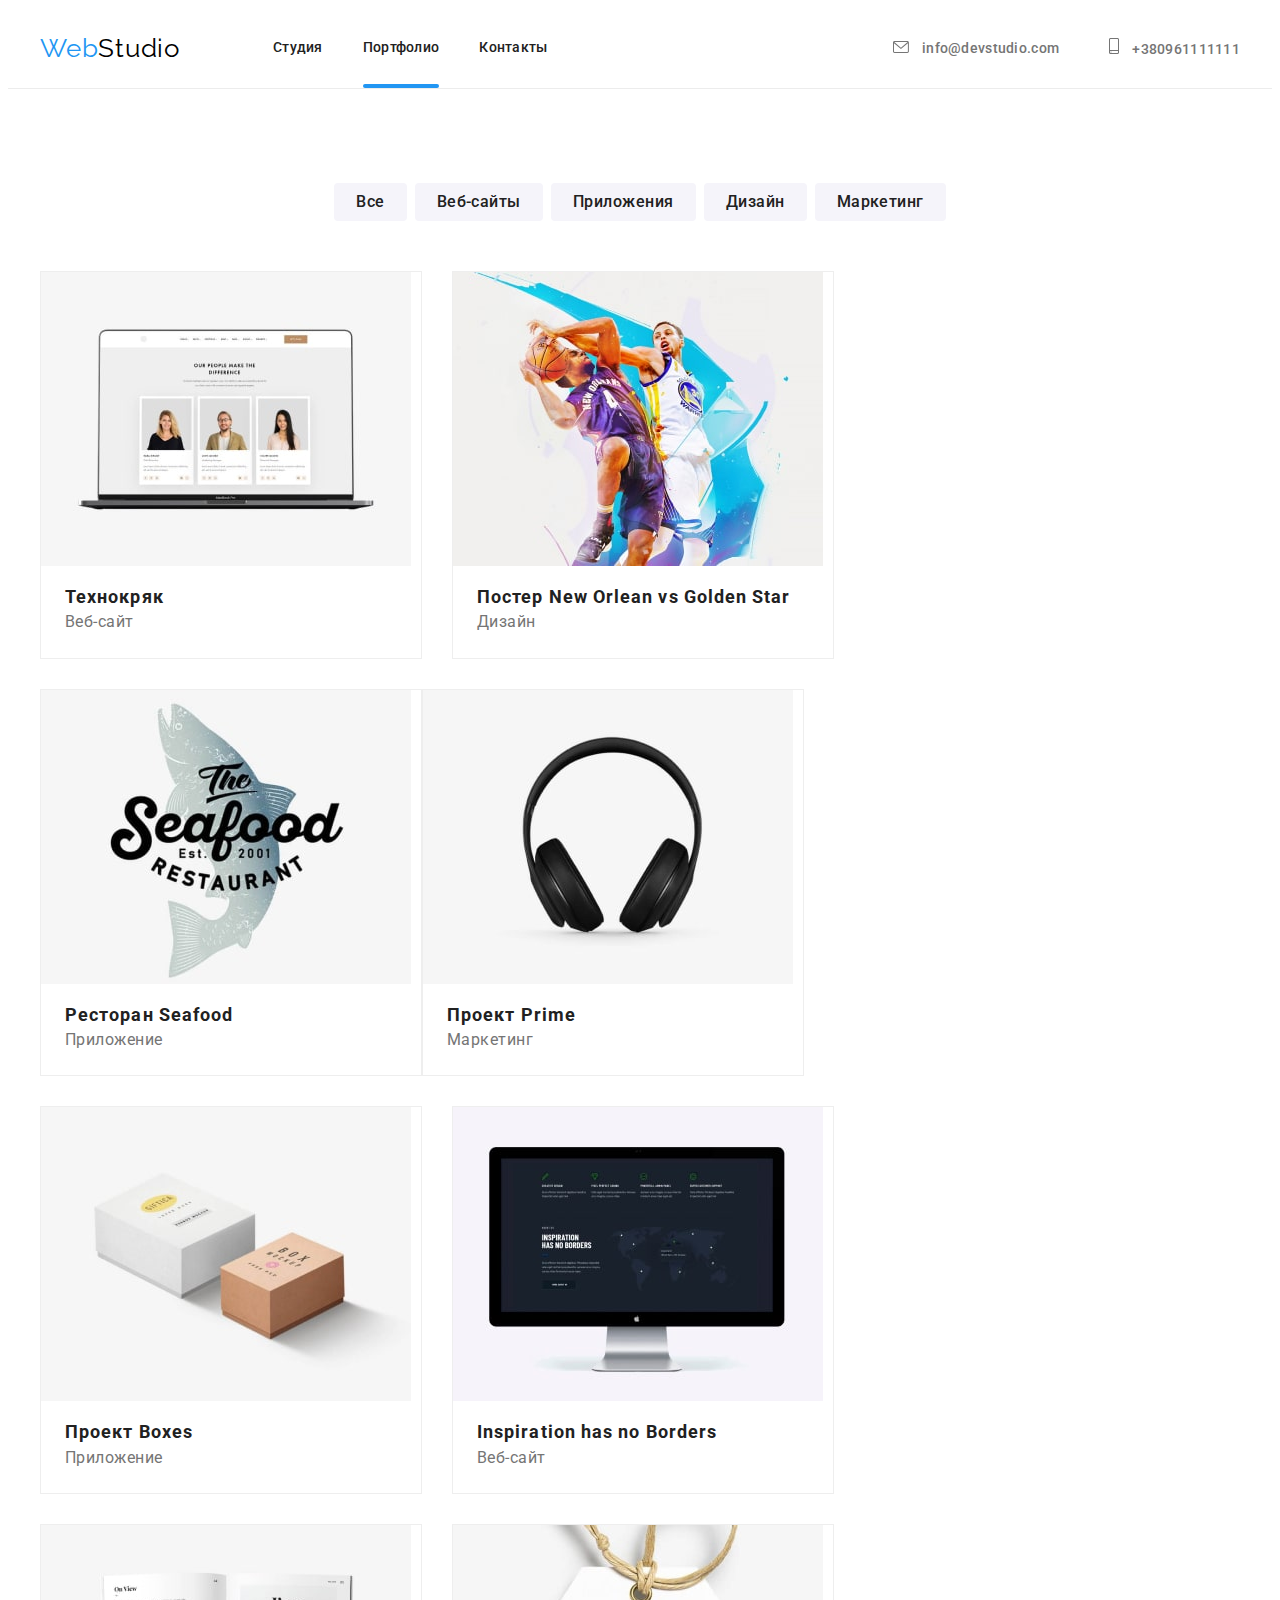
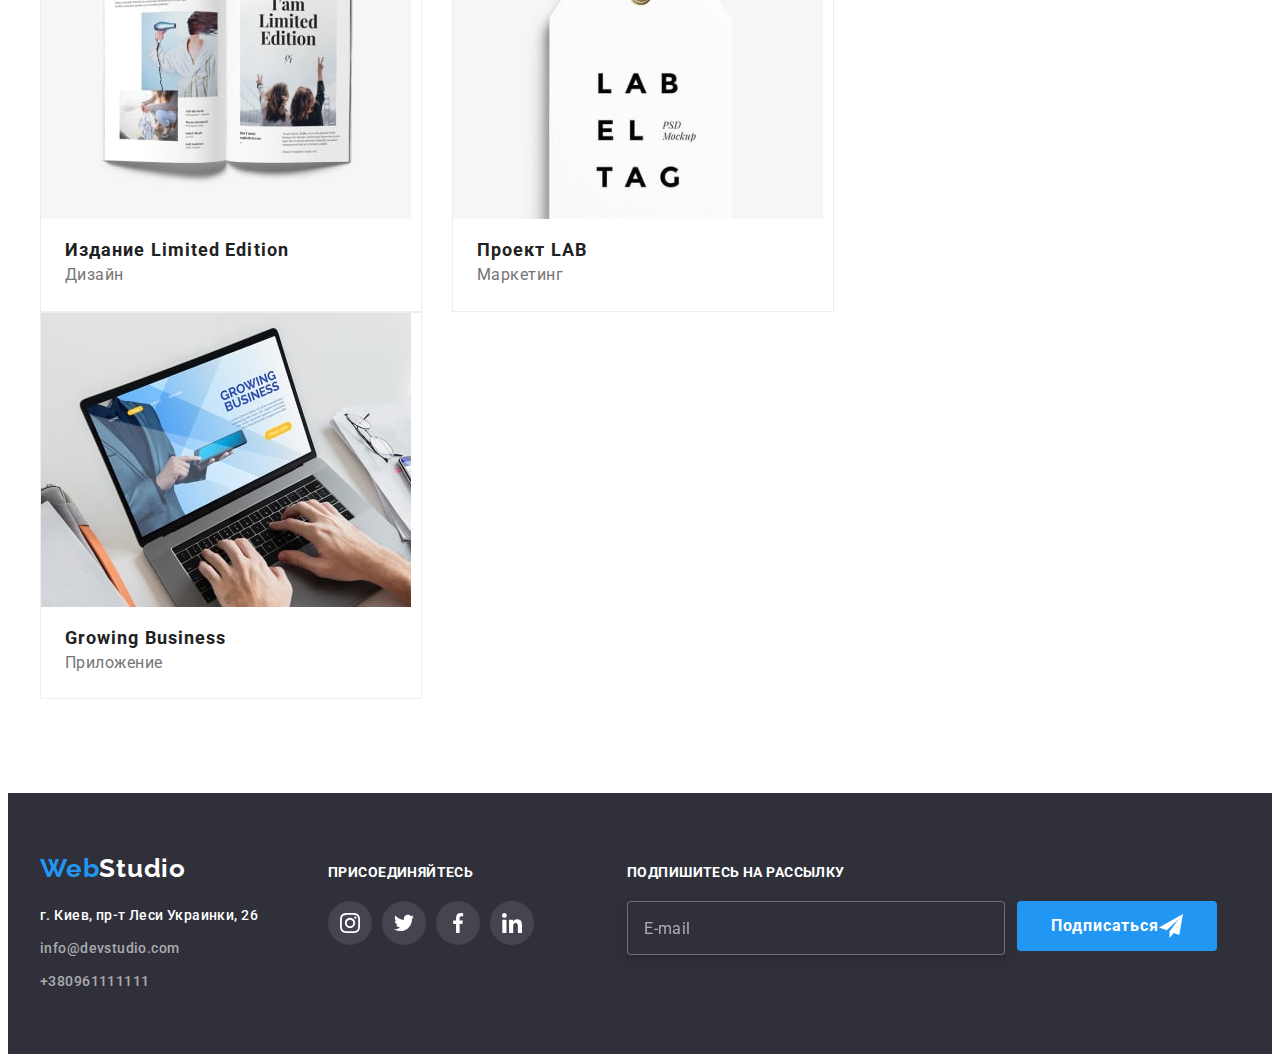
==== portfolio.html @ bba92c40 "add hm-08" ====
<!DOCTYPE html>
<html lang="ru">
  <head>
    <meta charset="UTF-8" />
    <meta http-equiv="X-UA-Compatible" content="IE=edge" />
    <meta name="viewport" content="width=device-width, initial-scale=1.0" />
    <title>Портфолио</title>
    <link
      rel="stylesheet"
      href="https://cdnjs.cloudflare.com/ajax/libs/modern-normalize/1.1.0/modern-normalize.min.css"
      integrity="sha512-wpPYUAdjBVSE4KJnH1VR1HeZfpl1ub8YT/NKx4PuQ5NmX2tKuGu6U/JRp5y+Y8XG2tV+wKQpNHVUX03MfMFn9Q=="
      crossorigin="anonymous"
      referrerpolicy="no-referrer"
    />
    <link rel="preconnect" href="https://fonts.googleapis.com" />
    <link rel="preconnect" href="https://fonts.gstatic.com" crossorigin />
    <link
      href="https://fonts.googleapis.com/css2?family=Oleo+Script&family=Raleway:wght@700&family=Roboto:wght@400;500;700;900&display=swap"
      rel="stylesheet"
    />
<link
    rel="stylesheet"
    href="https://cdnjs.cloudflare.com/ajax/libs/animate.css/4.1.1/animate.min.css"
  />

      <link rel="stylesheet" href="./css/main.min.css">
  </head>
  <body>
    <!--Header-->
    <header class="header header-portfolio">
      <div class="line-header">
      <div class="container main-nav">

        <a href="" class="logo--black link animate__animated animate__heartBeat">
            <span class="logo">Web</span>Studio</a>

        <nav class="nav">
          <ul class="nav__list list">
            <li class="nav__item">
              <a href="./index.html" class="nav__link link">Студия</a>
            </li>
            <li class="nav__item">
              <a href="./portfolio.html" class="nav__link current link">Портфолио</a>
            </li>
            <li class="nav__item">
              <a href="" class="nav__link link">Контакты</a>
            </li>
          </ul>
        </nav>
        <ul class="contacts list">
          <li class="contacts__item">
            <a href="mailto:info@devstudio.com" class="contacts__link link"
              >
                      <svg class="contacts__icon" width="16" height="12">
                        <use href="./images/icons.svg#icon-envelope"></use>
                      </svg>
              info@devstudio.com</a
            >
          </li>
          <li class="contacts__item">
            <a href="tel:+380961111111" class="contacts__link link"
              > 
              <svg class="contacts__icon" width="10" height="16">
                        <use href="./images/icons.svg#icon-smartphone"></use>
                      </svg>
              +380961111111</a
            >
          </li>
        </ul
        </div> 
        </div>
    </header>

    <!----Projects---->

    <main>
      <section class="portfolio">
        <div class="container">
        <h1 class="visually-hidden"">Наши проекты</h1>
        <ul class='projects-nav list'>
          <li class="projects-nav__item"><button type="button" class="projects-nav__button button">Все</button></li>
          <li class="projects-nav__item"><button type="button" class="projects-nav__button button">Веб-сайты</button></li>
          <li class="projects-nav__item"><button type="button" class="projects-nav__button button">Приложения</button></li>
          <li class="projects-nav__item"><button type="button" class="projects-nav__button button">Дизайн</button></li>
          <li class="projects-nav__item"><button type="button" class="projects-nav__button button">Маркетинг</button></li>
        </ul>
      
        <ul class="projects-set list">
          <li class="projects-set__item">
            <a href="" class="link">
              <div class="projects-set__top-wrap">
              <img src="./images/project-1.jpeg" alt="Ноутбук" width="370" />
              <p class="projects-set__top-text">Ресурс предлагает комплексные предложения с разным уровнем функционала и сервисов. Все это позволит посетителю получить исчерпывающие сведения о компании или частном лице.</p>
            </div>
              <div class="projects-set__bottom-wrap">
              <h3 class="projects-set__bottom-wrap__title">Технокряк</h3>
              <p class="projects-set__bottom-wrap__type">Веб-сайт</p>
              </div>
            </a>
          </li>
          <li class="projects-set__item">
            <a href="" class="link">
              <div class="projects-set__top-wrap">
              <img src="./images/project-2.jpeg" alt="Постер баскетболистов" width="370" />
              <p class="projects-set__top-text">Ресурс предлагает комплексные предложения с разным уровнем функционала и сервисов. Все это позволит посетителю получить исчерпывающие сведения о компании или частном лице.</p>
            </div>
              <div class="projects-set__bottom-wrap">
              <h3 class="projects-set__bottom-wrap__title">Постер New Orlean vs Golden Star</h3>
              <p class="projects-set__bottom-wrap__type">Дизайн</p>
              </div>
            </a>
          </li>

          <li class="projects-set__item">
            <a href="" class="link">
              <div class="projects-set__top-wrap">
              <img src="./images/project-3.jpeg" alt="Название ресторана" width="370" />
              <p class="projects-set__top-text">Ресурс предлагает комплексные предложения с разным уровнем функционала и сервисов. Все это позволит посетителю получить исчерпывающие сведения о компании или частном лице.</p>
            </div>
              <div class="projects-set__bottom-wrap">
              <h3 class="projects-set__bottom-wrap__title">Ресторан Seafood</h3>
              <p class="projects-set__bottom-wrap__type">Приложение</p>
              </div>
            </a>
          </li>
          <li class="projects-set__item">
            <a href="" class="link">
              <div class="projects-set__top-wrap">
              <img src="./images/project-4.jpeg" alt="Наушники" width="370" />
              <p class="projects-set__top-text">Ресурс предлагает комплексные предложения с разным уровнем функционала и сервисов. Все это позволит посетителю получить исчерпывающие сведения о компании или частном лице.</p>
            </div>
              <div class="projects-set__bottom-wrap">
              <h3 class="projects-set__bottom-wrap__title">Проект Prime</h3>
              <p class="projects-set__bottom-wrap__type">Маркетинг</p>
              </div>
            </a>
          </li>
          <li class="projects-set__item">
            <a href="" class="link">
              <div class="projects-set__top-wrap">
              <img src="./images/project-5.jpeg" alt="Коробки" width="370" />
              <p class="projects-set__top-text">Ресурс предлагает комплексные предложения с разным уровнем функционала и сервисов. Все это позволит посетителю получить исчерпывающие сведения о компании или частном лице.</p>
            </div>
              <div class="projects-set__bottom-wrap">
              <h3 class="projects-set__bottom-wrap__title">Проект Boxes</h3>
              <p class="projects-set__bottom-wrap__type">Приложение</p>
              </div>
            </a>
          </li>
          <li class="projects-set__item">
            <a href="" class="link">
              <div class="projects-set__top-wrap">
              <img src="./images/project-6.jpeg" alt="Монитор" width="370" />
              <p class="projects-set__top-text">Ресурс предлагает комплексные предложения с разным уровнем функционала и сервисов. Все это позволит посетителю получить исчерпывающие сведения о компании или частном лице.</p>
            </div>
              <div class="projects-set__bottom-wrap test">
              <h3 class="projects-set__bottom-wrap__title">Inspiration has no Borders</h3>
              <p class="projects-set__bottom-wrap__type">Веб-сайт</p>
              </div>
            </a>
          </li>
          <li class="projects-set__item">
            <a href="" class="link">
              <div class="projects-set__top-wrap">
              <img src="./images/project-7.jpeg" alt="Книга" width="370" />
              <p class="projects-set__top-text">Ресурс предлагает комплексные предложения с разным уровнем функционала и сервисов. Все это позволит посетителю получить исчерпывающие сведения о компании или частном лице.</p>
            </div>
              <div class="projects-set__bottom-wrap">
              <h3 class="projects-set__bottom-wrap__title">Издание Limited Edition</h3>
              <p class="projects-set__bottom-wrap__type">Дизайн</p>
              </div>
            </a>
          </li>
          <li class="projects-set__item">
            <a href="" class="link">
              <div class="projects-set__top-wrap">
              <img src="./images/project-8.jpeg" alt="Стикер" width="370" />
              <p class="projects-set__top-text">Ресурс предлагает комплексные предложения с разным уровнем функционала и сервисов. Все это позволит посетителю получить исчерпывающие сведения о компании или частном лице.</p>
            </div>
              <div class="projects-set__bottom-wrap">
              <h3 class="projects-set__bottom-wrap__title">Проект LAB</h3>
              <p class="projects-set__bottom-wrap__type">Маркетинг</p>
              </div>
            </a>
          </li>
          <li class="projects-set__item">
            <a href="" class="link">
              <div class="projects-set__top-wrap">
              <img src="./images/project-9.jpeg" alt="Ноутбук" width="370" />
              <p class="projects-set__top-text">Ресурс предлагает комплексные предложения с разным уровнем функционала и сервисов. Все это позволит посетителю получить исчерпывающие сведения о компании или частном лице.</p>
            </div>
              <div class="projects-set__bottom-wrap">
              <h3 class="projects-set__bottom-wrap__title">Growing Business</h3>
              <p class="projects-set__bottom-wrap__type">Приложение</p>
              </div>
            </a>
          </li>
        </ul>
        </div>
      </section>
    </main>

    <!--Footer-->
    <footer class="footer">
      <div class="container">
        <div>

        <a href="" class="logo logo--white link">
          <span class="logo--blue">Web</span>Studio</a
        >
        <address class="address">
          <ul class="address__list list">
            <li class="address__item">
              <a
                href="https://goo.gl/maps/j3uw5iCqaWnNKHZF9"
                class="address__link address__link--white link"
                >г. Киев, пр-т Леси Украинки, 26</a
              >
            </li>
            <li class="address__item">
              <a href="mailto:info@devstudio.com" class="address__link link"
                >info@devstudio.com</a
              >
            </li>
            <li class="address__item">
              <a href="tel:+380961111111" class="address__link link"
                >+380961111111</a
              >
            </li>
          </ul>
        </address>
        </div>
        <div class="footer-socials">
          <p class="footer-socials__text">ПРИСОЕДИНЯЙТЕСЬ</p>
          <ul class="socials-list list">
            <li class="socials-list__item"><a href="" class="socials-list__link footer__socials-list__link link">
              <svg class="socials-list__icon footer__socials-list__icon" width="20" height="20">
                        <use href="./images/icons.svg#icon-instagram"></use>
                      </svg>
            </a></li>
            <li class="socials-list__item"><a href="" class="socials-list__link footer__socials-list__link link">
              <svg class="socials-list__icon footer__socials-list__icon" width="20" height="20">
                        <use href="./images/icons.svg#icon-twitter"></use>
                      </svg>
            </a></li>
            <li class="socials-list__item"><a href="" class="socials-list__link footer__socials-list__link link">
              <svg class="socials-list__icon footer__socials-list__icon" width="20" height="20">
                        <use href="./images/icons.svg#icon-facebook"></use>
                      </svg>
            </a></li>
            <li class="socials-list__item"><a href="" class="socials-list__link footer__socials-list__link link">
              <svg class="socials-list__icon footer__socials-list__icon" width="20" height="20">
                        <use href="./images/icons.svg#icon-linkedin"></use>
                      </svg>
            </a></li>
          </ul>
        </div>
        <div class="subscribe">
          <p class="subscribe__text">ПОДПИШИТЕСЬ НА РАССЫЛКУ</p>
    
          <form action="">
            <div class="subscribe-form">
            <label for="email"></label>
            <input class="subscribe-form__input" type="email" name="email" id="email" placeholder="E-mail">
            <div class="subscribe-form__btn-wraper">
            <button type="submit" class="subscribe-form__button">Подписаться<svg class="subscribe-form__button-icon" width="24" height="24">
                        <use href="./images/icons.svg#icon-send"></use>
                      </svg>
                      
            </button>
            </div>
            </div>
          </form>
        </div>
      </div>
    </footer>
    
  </body>
</html>
---- css/main.min.css ----
:root{--accent-color: #2196f3;--primary-color-text: #212121;--secondary-color-text: #757575}p,h1,h2,h3,h4,h5,h6{margin:0;padding-left:0}ul,ol{margin:0;padding:0}button{cursor:pointer}img{display:block}body{background-color:#fff;font-family:"Roboto","Oleo Script",sans-serif;list-style:none}.link{text-decoration:none}.list{list-style:none}.visually-hidden{position:absolute;white-space:nowrap;width:1px;height:1px;overflow:hidden;border:0;padding:0;clip:rect(0 0 0 0);-webkit-clip-path:inset(50%);clip-path:inset(50%);margin:-1px}.container{width:1200px;padding-left:15px;padding-right:15px;margin:0 auto}.section-title{margin-bottom:50px;color:var(--primary-color-text);font-size:36px;font-weight:700;line-height:1.16;letter-spacing:.03em;text-align:center}.socials-list{display:-webkit-box;display:-ms-flexbox;display:flex;-webkit-box-pack:center;-ms-flex-pack:center;justify-content:center}.socials-list__item{width:44px;height:44px;margin-right:10px}.socials-list__item:last-child{margin-right:0}.socials-list__link{width:100%;height:100%;background-color:#fff;border-radius:50%;display:-webkit-box;display:-ms-flexbox;display:flex;-webkit-box-align:center;-ms-flex-align:center;align-items:center;-webkit-box-pack:center;-ms-flex-pack:center;justify-content:center;color:#fff;-webkit-transition-property:color,background-color;transition-property:color,background-color;-webkit-transition-duration:250ms;transition-duration:250ms;-webkit-transition-timing-function:cubic-bezier(0.4, 0, 0.2, 1);transition-timing-function:cubic-bezier(0.4, 0, 0.2, 1)}.socials-list__link:hover,.socials-list__link:focus{background-color:var(--accent-color)}.socials-list__icon{fill:#afb1b8}.socials-list__link:hover .socials-list__icon,.socials-list__link:focus .socials-list__icon{fill:#fff}.portfolio{padding-top:94px;padding-bottom:94px}.backdrop{width:100%;height:100%;background-color:rgba(0,0,0,.2);position:fixed;top:0;-webkit-transition:opacity 250ms,visibility 250ms;transition:opacity 250ms,visibility 250ms}.is-hidden{visibility:hidden;opacity:0;pointer-events:none}.no-scroll{overflow:hidden}.modal{width:528px;min-height:581px;background:#fff;-webkit-box-shadow:0px 1px 3px rgba(0,0,0,.12),0px 1px 1px rgba(0,0,0,.14),0px 2px 1px rgba(0,0,0,.2);box-shadow:0px 1px 3px rgba(0,0,0,.12),0px 1px 1px rgba(0,0,0,.14),0px 2px 1px rgba(0,0,0,.2);border-radius:4px;position:absolute;top:50%;left:50%;-webkit-transform:translate(-50%, -50%) scale(1);transform:translate(-50%, -50%) scale(1);-webkit-transition:-webkit-transform 250ms;transition:-webkit-transform 250ms;transition:transform 250ms;transition:transform 250ms, -webkit-transform 250ms;padding:40px}.backdrop.is-hidden .modal{-webkit-transform:scale(0);transform:scale(0)}.modal__close-btn{position:absolute;top:8px;right:8px;padding:0;width:30px;height:30px;display:-webkit-box;display:-ms-flexbox;display:flex;-webkit-box-align:center;-ms-flex-align:center;align-items:center;cursor:pointer;background:rgba(0,0,0,0);border:1px solid rgba(0,0,0,.1);border-radius:50%;-webkit-box-pack:center;-ms-flex-pack:center;justify-content:center}.modal__close-btn__icon{-webkit-transition-property:fill;transition-property:fill;-webkit-transition-duration:250ms;transition-duration:250ms;-webkit-transition-timing-function:cubic-bezier(0.4, 0, 0.2, 1);transition-timing-function:cubic-bezier(0.4, 0, 0.2, 1)}.modal__close-btn__icon:hover{fill:var(--accent-color)}.modal-title{font-family:"Roboto";font-size:20px;font-weight:700;line-height:1.15;letter-spacing:.03em;text-align:center;margin-bottom:12px}.modal-field{margin-bottom:10px}.modal-field__input-wrap{position:relative}.modal-field__icon{position:absolute;left:12px;top:50%;-webkit-transform:translateY(-40%);transform:translateY(-40%)}.modal-field__input:focus+.modal-field__icon{fill:var(--accent-color)}.modal-field__input{width:100%;height:40px;border:1px solid rgba(33,33,33,.2);border-radius:4px;margin-top:4px;padding-left:30px;outline:none;-webkit-transition-property:border-color;transition-property:border-color;-webkit-transition-duration:250ms;transition-duration:250ms;-webkit-transition-timing-function:cubic-bezier(0.4, 0, 0.2, 1);transition-timing-function:cubic-bezier(0.4, 0, 0.2, 1)}.modal-field__input:focus{border-color:var(--accent-color)}.modal-field__label{font-family:"Roboto";font-style:normal;font-size:12px;font-weight:400;line-height:1.17;letter-spacing:.01em;color:#757575;display:block}.modal-field__text{margin-top:4px;margin-bottom:10px;padding-top:12px;padding-left:12px;width:100%;height:120px;border:1px solid rgba(33,33,33,.2);border-radius:4px;resize:none;outline:none;-webkit-transition-property:border-color;transition-property:border-color;-webkit-transition-duration:250ms;transition-duration:250ms;-webkit-transition-timing-function:cubic-bezier(0.4, 0, 0.2, 1);transition-timing-function:cubic-bezier(0.4, 0, 0.2, 1)}.modal-field__text:focus{border-color:var(--accent-color)}.modal-field__text::-webkit-input-placeholder{font-family:"Roboto";font-size:14px;line-height:1.14;letter-spacing:.01em;color:rgba(117,117,117,.5)}.modal-field__text::-moz-placeholder{font-family:"Roboto";font-size:14px;line-height:1.14;letter-spacing:.01em;color:rgba(117,117,117,.5)}.modal-field__text:-ms-input-placeholder{font-family:"Roboto";font-size:14px;line-height:1.14;letter-spacing:.01em;color:rgba(117,117,117,.5)}.modal-field__text::-ms-input-placeholder{font-family:"Roboto";font-size:14px;line-height:1.14;letter-spacing:.01em;color:rgba(117,117,117,.5)}.modal-field__text::placeholder{font-family:"Roboto";font-size:14px;line-height:1.14;letter-spacing:.01em;color:rgba(117,117,117,.5)}.modal-field__check-text{display:-webkit-box;display:-ms-flexbox;display:flex;font-family:"Roboto";font-size:14px;line-height:1.71;letter-spacing:.03em;color:#757575;-webkit-box-pack:center;-ms-flex-pack:center;justify-content:center;-webkit-box-align:center;-ms-flex-align:center;align-items:center;margin-bottom:30px}.modal-field__check-text::before{content:" ";width:16px;height:15px;border:2px solid #000;border-radius:3px;margin-right:9px}.modal-field__check:checked+.modal-field__check-text::before{background-color:var(--accent-color);background-image:url(../images/vector-1.svg);border:none;background-repeat:no-repeat;background-position:center}.modal-field__check:focus+.modal-field__check-text::before{border-color:var(--accent-color)}.modal-field__check-text-link{font-family:"Roboto";font-size:14px;line-height:1.71;letter-spacing:.03em;color:var(--accent-color);margin-left:4px}.modal-btn{width:200px;height:50px;margin-left:auto;margin-right:auto;display:block;text-align:center;background-color:var(--accent-color);border:none;border-radius:4px;font-family:"Roboto";font-size:16px;font-weight:700;line-height:1.88;letter-spacing:.06em;color:#fff;-webkit-transition-property:-webkit-box-shadow;transition-property:-webkit-box-shadow;transition-property:box-shadow;transition-property:box-shadow, -webkit-box-shadow;-webkit-transition-duration:250ms;transition-duration:250ms;-webkit-transition-timing-function:cubic-bezier(0.4, 0, 0.2, 1);transition-timing-function:cubic-bezier(0.4, 0, 0.2, 1)}.modal-btn:hover,.modal-btn:focus{-webkit-box-shadow:0px 4px 4px rgba(0,0,0,.15);box-shadow:0px 4px 4px rgba(0,0,0,.15)}.main-nav{display:-webkit-box;display:-ms-flexbox;display:flex;-webkit-box-align:center;-ms-flex-align:center;align-items:center}.logo--black{font-family:"Raleway",sans-serif;color:#000;font-size:26px;line-height:1.19;letter-spacing:.03em}.logo{font-family:"Raleway";color:var(--accent-color);font-size:26px;line-height:1.19;letter-spacing:.03em}.nav__list{display:-webkit-box;display:-ms-flexbox;display:flex;margin-left:93px}.nav__item:not(last-child){margin-right:40px}.nav__link{position:relative;display:block;padding-top:32px;padding-bottom:32px;color:var(--primary-color-text);font-size:14px;font-weight:500;line-height:1.14;letter-spacing:.02em;-webkit-transition-property:color;transition-property:color;-webkit-transition-duration:250ms;transition-duration:250ms;-webkit-transition-timing-function:cubic-bezier(0.4, 0, 0.2, 1);transition-timing-function:cubic-bezier(0.4, 0, 0.2, 1)}.nav__link:hover,.nav__link:focus{color:var(--accent-color)}.nav__link.current::after{content:" ";position:absolute;width:100%;height:4px;background-color:var(--accent-color);border-radius:2px;left:0;bottom:0}.contacts{display:-webkit-box;display:-ms-flexbox;display:flex;margin-left:auto}.contacts__item+.contacts__item{margin-left:50px}.contacts__link{color:var(--secondary-color-text);font-size:14px;font-weight:500;line-height:1.14;letter-spacing:.02em;-webkit-transition-property:color;transition-property:color;-webkit-transition-duration:250ms;transition-duration:250ms;-webkit-transition-timing-function:cubic-bezier(0.4, 0, 0.2, 1);transition-timing-function:cubic-bezier(0.4, 0, 0.2, 1)}.contacts__link:hover,.contacts__link:focus{color:var(--accent-color)}.contacts__icon{margin-right:10px;fill:currentColor}.hero{background-color:#2f303a;background-image:-webkit-gradient(linear, left top, left bottom, from(rgba(47, 48, 58, 0.4)), to(rgba(47, 48, 58, 0.4))),url(../images/hero-bg.jpeg);background-image:linear-gradient(rgba(47, 48, 58, 0.4), rgba(47, 48, 58, 0.4)),url(../images/hero-bg.jpeg);background-repeat:no-repeat;background-position:center;background-size:cover;max-width:1600px;text-align:center;padding-top:200px;padding-bottom:200px;margin-left:auto;margin-right:auto}.hero-content__title{color:#fff;font-size:44px;font-weight:900;line-height:1.36;letter-spacing:.06em;text-transform:uppercase;max-width:696px;margin-right:252px;margin-bottom:30px;margin-left:252px}.hero-content__button{display:inline-block;background-color:var(--accent-color);font-family:"Roboto";font-size:16px;font-weight:700;line-height:1.87;letter-spacing:.06em;color:#fff;min-width:200px;height:50px;cursor:pointer;border-radius:4px;border:0}.benefits{padding-top:94px;padding-bottom:47px}.benefits__list{display:-webkit-box;display:-ms-flexbox;display:flex}.benefits__item{width:270px}.benefits__item:not(:last-child){margin-right:30px}.benefits-box{width:270px;height:120px;background:#f5f4fa;border-radius:4px;margin-bottom:30px;display:-webkit-box;display:-ms-flexbox;display:flex;-webkit-box-align:center;-ms-flex-align:center;align-items:center;-webkit-box-pack:center;-ms-flex-pack:center;justify-content:center}.benefits__title{margin-bottom:10px;color:var(--primary-color-text);font-size:14px;font-weight:700;line-height:1.14;letter-spacing:.03em}.benefits__text{color:var(--secondary-color-text);font-size:14px;line-height:1.71;letter-spacing:.03em}.skills{padding-top:47px;padding-bottom:94px}.skills__list{display:-webkit-box;display:-ms-flexbox;display:flex}.skills__item{position:relative}.skills__item:not(:last-child){margin-right:30px}.skills__top-text{position:absolute;bottom:0;font-family:"Roboto";font-size:14px;font-weight:700;line-height:1.14;letter-spacing:.03em;text-transform:uppercase;color:#fff;background-color:rgba(47,48,58,.8);width:100%;padding-bottom:24px;padding-top:24px}.team{background-color:#f5f4fa;padding-top:94px;padding-bottom:94px}.team__list{display:-webkit-box;display:-ms-flexbox;display:flex}.team__item{width:270px;text-align:center;border-radius:4px;border:rgba(0,0,0,0);background-color:#fff;-webkit-box-shadow:0px 1px 3px rgba(0,0,0,.12),0px 1px 1px rgba(0,0,0,.14),0px 2px 1px rgba(0,0,0,.2);box-shadow:0px 1px 3px rgba(0,0,0,.12),0px 1px 1px rgba(0,0,0,.14),0px 2px 1px rgba(0,0,0,.2)}.team__item:not(:last-child){margin-right:30px}.team-member__name{margin-bottom:10px;color:var(--primary-color-text);font-size:16px;font-weight:500;line-height:1.18;letter-spacing:.03em}.team-member__text{color:var(--secondary-color-text);font-size:16px;line-height:1.18;letter-spacing:.03em;margin-bottom:16px}.team-member{padding-top:30px;padding-bottom:30px}.clients{padding-top:94px;padding-bottom:94px;text-align:center}.clients__list{display:-webkit-box;display:-ms-flexbox;display:flex}.clients__item{width:170px;height:92px;margin-right:30px;border:1px solid #afb1b8;border-radius:4px;border-radius:4px;fill:currentColor}.clients__item:last-child{margin-right:0}.clients__icon{fill:#afb1b8;-webkit-transition-property:fill;transition-property:fill;-webkit-transition-duration:250ms;transition-duration:250ms;-webkit-transition-timing-function:cubic-bezier(0.4, 0, 0.2, 1);transition-timing-function:cubic-bezier(0.4, 0, 0.2, 1)}.clients__link:hover .clients__icon,.clients__link:focus .clients__icon{fill:var(--accent-color)}.clients__link{width:100%;height:100%;display:-webkit-box;display:-ms-flexbox;display:flex;-webkit-box-align:center;-ms-flex-align:center;align-items:center;-webkit-box-pack:center;-ms-flex-pack:center;justify-content:center;-webkit-transition-property:border;transition-property:border;-webkit-transition-duration:250ms;transition-duration:250ms;-webkit-transition-timing-function:cubic-bezier(0.4, 0, 0.2, 1);transition-timing-function:cubic-bezier(0.4, 0, 0.2, 1)}.clients__link:hover,.clients__link:focus{border:1px solid var(--accent-color)}.footer{padding-top:60px;padding-bottom:60px;background-color:#2f303a}.footer .container{display:-webkit-box;display:-ms-flexbox;display:flex;-webkit-box-align:baseline;-ms-flex-align:baseline;align-items:baseline}.logo--white{color:#fff;font-family:"Raleway",sans-serif;font-size:26px;font-weight:700;line-height:1.19;letter-spacing:.03em;margin-bottom:20px}.logo--blue{color:var(--accent-color);font-family:"Raleway",sans-serif;font-size:26px;font-weight:700;line-height:1.19;letter-spacing:.03em}.address__list{padding-top:20px}.address__link{color:rgba(255,255,255,.6);font-family:"Roboto" sans-serif;font-size:14px;font-weight:500;line-height:1.71;letter-spacing:.03em;font-style:normal;-webkit-transition-property:color;transition-property:color;-webkit-transition-duration:250ms;transition-duration:250ms;-webkit-transition-timing-function:cubic-bezier(0.4, 0, 0.2, 1);transition-timing-function:cubic-bezier(0.4, 0, 0.2, 1)}.address__link:hover,.address__link:focus{color:var(--accent-color)}.address__link--white{color:#fff;font-family:"Roboto" sans-serif;font-style:normal;font-size:14px;font-weight:500;line-height:1.71;letter-spacing:.03em;-webkit-transition-property:color;transition-property:color;-webkit-transition-duration:250ms;transition-duration:250ms;-webkit-transition-timing-function:cubic-bezier(0.4, 0, 0.2, 1);transition-timing-function:cubic-bezier(0.4, 0, 0.2, 1)}.address__item:not(:last-child){margin-bottom:9px}.footer-socials{-webkit-box-align:baseline;-ms-flex-align:baseline;align-items:baseline;margin-left:70px}.footer-socials__text{margin-bottom:20px;width:144px;font-size:14px;font-weight:700;line-height:1.14;letter-spacing:.03em;text-transform:uppercase;color:#fff}.footer__socials-list__link{width:100%;height:100%;background-color:rgba(255,255,255,.1);border-radius:50%;display:-webkit-box;display:-ms-flexbox;display:flex;-webkit-box-align:center;-ms-flex-align:center;align-items:center;-webkit-box-pack:center;-ms-flex-pack:center;justify-content:center;color:#fff;-webkit-transition-property:color,background-color;transition-property:color,background-color;-webkit-transition-duration:250ms;transition-duration:250ms;-webkit-transition-timing-function:cubic-bezier(0.4, 0, 0.2, 1);transition-timing-function:cubic-bezier(0.4, 0, 0.2, 1)}.footer__socials-list__icon{fill:#fff}.subscribe{margin-left:93px}.subscribe__text{font-family:"Roboto";font-size:14px;font-weight:700;line-height:1.14;letter-spacing:.03em;text-transform:uppercase;color:#fff;margin-bottom:20px}.subscribe-form{display:-webkit-box;display:-ms-flexbox;display:flex}.subscribe-form__input{width:358px;height:50px;border:1px solid rgba(255,255,255,.3);-webkit-filter:drop-shadow(0px 4px 4px rgba(0, 0, 0, 0.15));filter:drop-shadow(0px 4px 4px rgba(0, 0, 0, 0.15));border-radius:4px;background-color:#2f303a;padding-left:16px;font-family:"Roboto";font-size:16px;line-height:1.25;letter-spacing:.03em;color:rgba(255,255,255,.6)}.subscribe-form__input:focus{border-color:var(--accent-color);outline:none}.subscribe-form__input::-webkit-input-placeholder{font-family:"Roboto";font-size:16px;line-height:1.25;letter-spacing:.03em;color:rgba(255,255,255,.6)}.subscribe-form__input::-moz-placeholder{font-family:"Roboto";font-size:16px;line-height:1.25;letter-spacing:.03em;color:rgba(255,255,255,.6)}.subscribe-form__input:-ms-input-placeholder{font-family:"Roboto";font-size:16px;line-height:1.25;letter-spacing:.03em;color:rgba(255,255,255,.6)}.subscribe-form__input::-ms-input-placeholder{font-family:"Roboto";font-size:16px;line-height:1.25;letter-spacing:.03em;color:rgba(255,255,255,.6)}.subscribe-form__input::placeholder{font-family:"Roboto";font-size:16px;line-height:1.25;letter-spacing:.03em;color:rgba(255,255,255,.6)}.subscribe-form__button{width:200px;height:50px;margin-left:12px;background:#2196f3;border-radius:4px;border:none;font-family:"Roboto";font-size:16px;font-weight:700;line-height:1.88;letter-spacing:.06em;position:absolute;display:-webkit-box;display:-ms-flexbox;display:flex;-webkit-box-pack:center;-ms-flex-pack:center;justify-content:center;-webkit-box-align:center;-ms-flex-align:center;align-items:center;text-align:center;color:#fff;-webkit-transition-property:-webkit-box-shadow;transition-property:-webkit-box-shadow;transition-property:box-shadow;transition-property:box-shadow, -webkit-box-shadow;-webkit-transition-duration:250ms;transition-duration:250ms;-webkit-transition-timing-function:cubic-bezier(0.4, 0, 0.2, 1);transition-timing-function:cubic-bezier(0.4, 0, 0.2, 1)}.subscribe-form__button:hover{-webkit-box-shadow:0px 4px 4px rgba(0,0,0,.15);box-shadow:0px 4px 4px rgba(0,0,0,.15)}.header-portfolio{border-bottom:1px solid #ececec}.projects-nav{display:-webkit-box;display:-ms-flexbox;display:flex;-webkit-box-pack:center;-ms-flex-pack:center;justify-content:center;margin-bottom:50px}.projects-nav__item:not(:last-child){margin-right:8px}.projects-nav__button{display:inline-block;padding-left:22px;padding-right:22px;padding-top:6px;padding-bottom:6px;font-family:"Roboto";background-color:#f5f4fa;color:var(--primary-color-text);font-size:16px;font-weight:500;line-height:1.62;letter-spacing:.03em;border-radius:4px;border:0;-webkit-transition-property:background-color,color,-webkit-box-shadow;transition-property:background-color,color,-webkit-box-shadow;transition-property:background-color,color,box-shadow;transition-property:background-color,color,box-shadow,-webkit-box-shadow;-webkit-transition-duration:250ms;transition-duration:250ms;-webkit-transition-timing-function:cubic-bezier(0.4, 0, 0.2, 1);transition-timing-function:cubic-bezier(0.4, 0, 0.2, 1)}.projects-nav__button:hover,.projects-nav__button:focus{color:#fff;background-color:var(--accent-color);-webkit-box-shadow:0px 3px 1px rgba(0,0,0,.1),0px 1px 2px rgba(0,0,0,.08),0px 2px 2px rgba(0,0,0,.12);box-shadow:0px 3px 1px rgba(0,0,0,.1),0px 1px 2px rgba(0,0,0,.08),0px 2px 2px rgba(0,0,0,.12)}.projects-set{display:-webkit-box;display:-ms-flexbox;display:flex;-ms-flex-wrap:wrap;flex-wrap:wrap}.projects-set__item{width:calc((100% - 60px)/3);margin-right:30px;margin-bottom:30px;border:1px solid #eee;background:#fff;-webkit-transition-property:background-color,color,-webkit-box-shadow;transition-property:background-color,color,-webkit-box-shadow;transition-property:background-color,color,box-shadow;transition-property:background-color,color,box-shadow,-webkit-box-shadow;-webkit-transition-duration:250ms;transition-duration:250ms;-webkit-transition-timing-function:cubic-bezier(0.4, 0, 0.2, 1);transition-timing-function:cubic-bezier(0.4, 0, 0.2, 1)}.projects-set__item:nth-child(3n){margin-right:0}.projects-set__item:nth-last-child(-n+3){margin-bottom:0}.projects-set__item:hover,.projects-set__item:focus{-webkit-box-shadow:0px 1px 1px rgba(0,0,0,.12),0px 4px 4px rgba(0,0,0,.06),1px 4px 6px rgba(0,0,0,.16);box-shadow:0px 1px 1px rgba(0,0,0,.12),0px 4px 4px rgba(0,0,0,.06),1px 4px 6px rgba(0,0,0,.16)}.projects-set__top-wrap{position:relative;overflow:hidden}.projects-set__top-text{position:absolute;top:0;font-family:"Roboto";font-size:18px;line-height:1.55;letter-spacing:.03em;-ms-flex-line-pack:center;align-content:center;color:#fff;background-color:rgba(33,150,243,.9);width:370px;height:294px;padding-top:63px;padding-bottom:63px;padding-left:24px;padding-right:24px;-webkit-transform:translateY(100%);transform:translateY(100%);-webkit-transition:-webkit-transform 250ms cubic-bezier(0.4, 0, 0.2, 1);transition:-webkit-transform 250ms cubic-bezier(0.4, 0, 0.2, 1);transition:transform 250ms cubic-bezier(0.4, 0, 0.2, 1);transition:transform 250ms cubic-bezier(0.4, 0, 0.2, 1), -webkit-transform 250ms cubic-bezier(0.4, 0, 0.2, 1)}.projects-set__item:hover .projects-set__top-text{-webkit-transform:translateY(0);transform:translateY(0)}.projects-set__bottom-wrap{padding-top:20px;padding-bottom:20px;padding-left:24px;padding-right:24px}.projects-set__bottom-wrap__title{color:var(--primary-color-text);font-family:"Roboto";font-size:18px;font-weight:700;line-height:1.2;letter-spacing:.06em}.projects-set__bottom-wrap__type{font-family:"Roboto";color:var(--secondary-color-text);font-size:16px;line-height:1.88;letter-spacing:.03em}/*# sourceMappingURL=main.min.css.map */
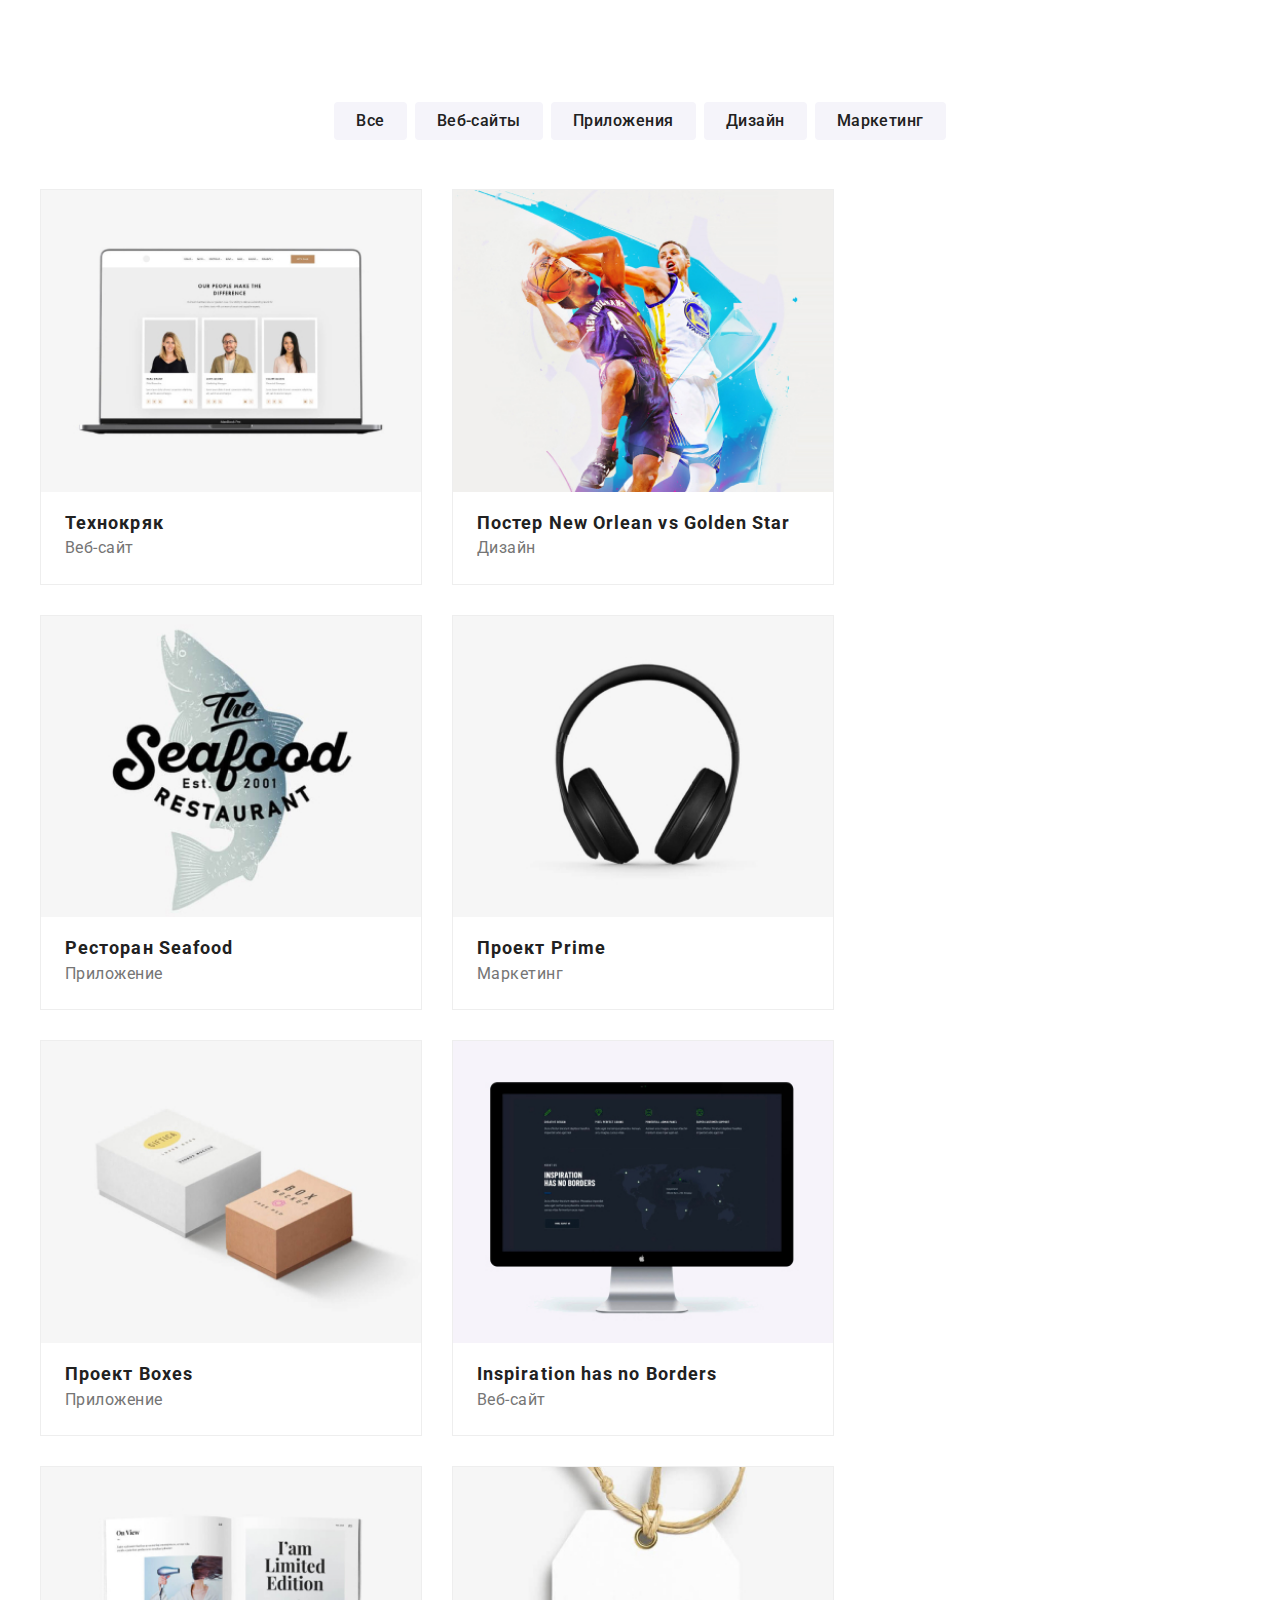
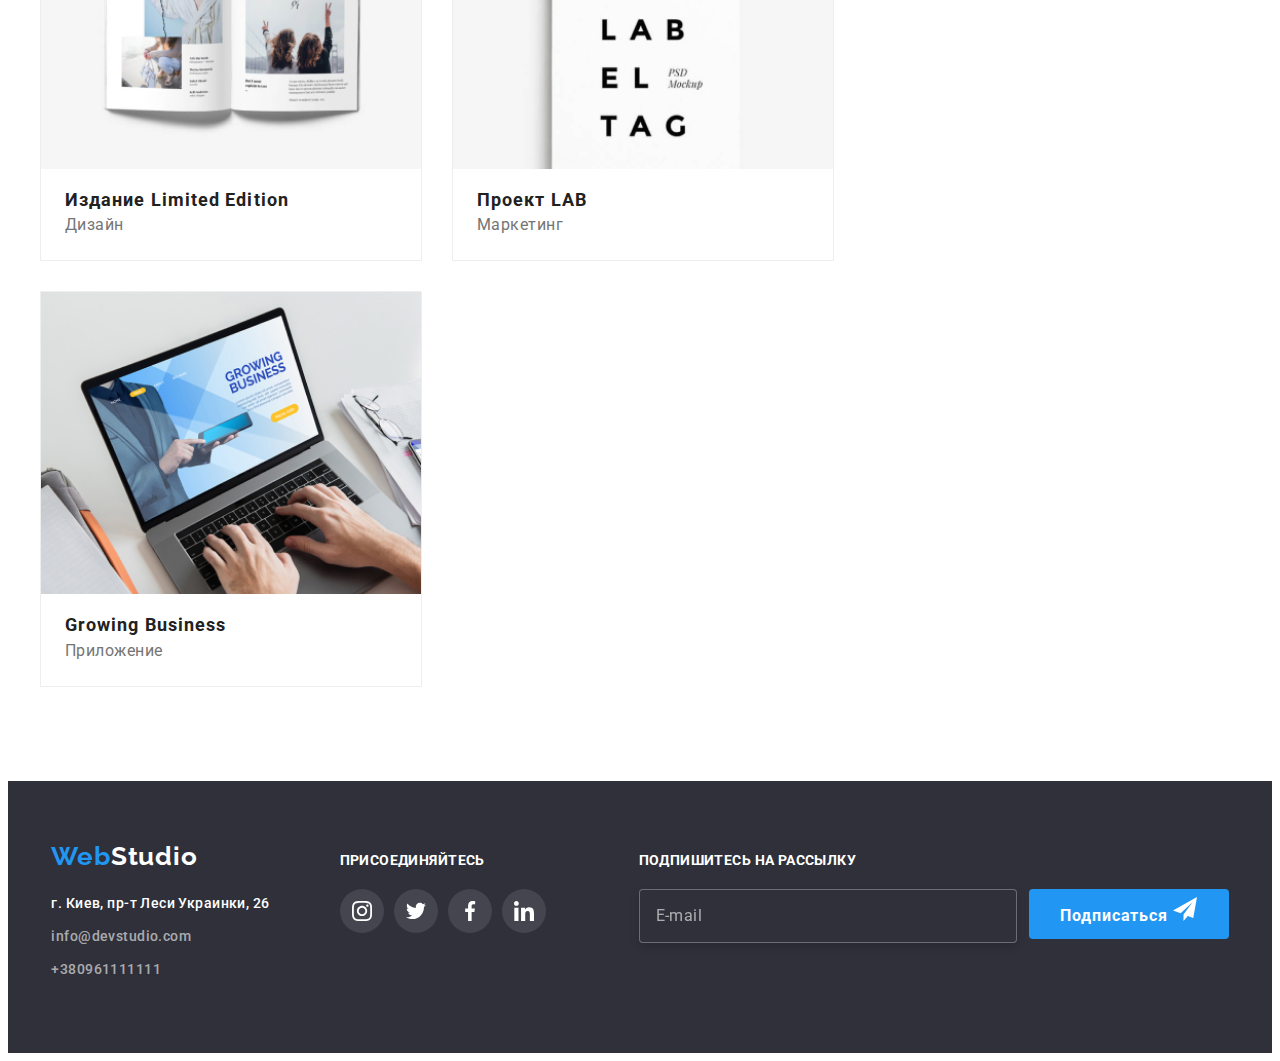
==== commit f54f212f: "add 08 hw" ====
--- a/portfolio.html
+++ b/portfolio.html
@@ -27,7 +27,7 @@
   </head>
   <body>
     <!--Header-->
-    <header class="header header-portfolio">
+    <!-- <header class="header header-portfolio">
       <div class="line-header">
       <div class="container main-nav">
 
@@ -69,7 +69,7 @@
         </ul
         </div> 
         </div>
-    </header>
+    </header> -->
 
     <!----Projects---->
 
@@ -77,6 +77,9 @@
       <section class="portfolio">
         <div class="container">
         <h1 class="visually-hidden"">Наши проекты</h1>
+        
+        <!-- projects-nav -->
+        <div class="projects-nav__container">
         <ul class='projects-nav list'>
           <li class="projects-nav__item"><button type="button" class="projects-nav__button button">Все</button></li>
           <li class="projects-nav__item"><button type="button" class="projects-nav__button button">Веб-сайты</button></li>
@@ -84,12 +87,38 @@
           <li class="projects-nav__item"><button type="button" class="projects-nav__button button">Дизайн</button></li>
           <li class="projects-nav__item"><button type="button" class="projects-nav__button button">Маркетинг</button></li>
         </ul>
-      
+        </div>
+
+      <!-- projects-link -->
+      <div class="projects-set__container">
         <ul class="projects-set list">
           <li class="projects-set__item">
             <a href="" class="link">
               <div class="projects-set__top-wrap">
-              <img src="./images/project-1.jpeg" alt="Ноутбук" width="370" />
+                <picture>
+                  <source srcset="
+                  ./images/project-1.jpeg     1x,
+                  ./images/project-1-2x.jpeg  2x
+                  "
+                  media="(min-width: 1200px)"
+                  >
+                  <source srcset="
+                  ./images/project-1-tab-1x.jpeg   1x,
+                  ./images/project-1-tab-2x.jpeg   2x
+                  "
+                  media="(min-width: 768px)"
+                  >
+                  <source srcset="
+                  ./images/project-1-mob-1x.jpeg     1x,
+                  ./images/project-1-mob-2x.jpeg     2x
+                  "
+                  media="(min-width: 320px)"
+                  >
+                  <img 
+                src="./images/project-1-mob-1x.jpeg" 
+                alt="Ноутбук" 
+                width="450" />
+                </picture>
               <p class="projects-set__top-text">Ресурс предлагает комплексные предложения с разным уровнем функционала и сервисов. Все это позволит посетителю получить исчерпывающие сведения о компании или частном лице.</p>
             </div>
               <div class="projects-set__bottom-wrap">
@@ -101,7 +130,31 @@
           <li class="projects-set__item">
             <a href="" class="link">
               <div class="projects-set__top-wrap">
-              <img src="./images/project-2.jpeg" alt="Постер баскетболистов" width="370" />
+                <picture>
+                  <source srcset="
+                  ./images/project-2.jpeg     1x,
+                  ./images/project-2-2x.jpeg  2x
+                  "
+                  media="(min-width: 1200px)"
+                  >
+                  <source srcset="
+                  ./images/project-2-tab-1x.jpeg   1x,
+                  ./images/project-2-tab-2x.jpeg   2x
+                  "
+                  media="(min-width: 768px)"
+                  >
+                  <source srcset="
+                  ./images/project-2-mob-1x.jpeg     1x,
+                  ./images/project-2-mob-2x.jpeg     2x
+                  "
+                  media="(min-width: 320px)"
+                  >
+                  <img 
+                src="./images/project-2-mob-1x.jpeg" 
+                alt="Постер баскетболистов" 
+                width="450" />
+                </picture>
+              
               <p class="projects-set__top-text">Ресурс предлагает комплексные предложения с разным уровнем функционала и сервисов. Все это позволит посетителю получить исчерпывающие сведения о компании или частном лице.</p>
             </div>
               <div class="projects-set__bottom-wrap">
@@ -114,7 +167,30 @@
           <li class="projects-set__item">
             <a href="" class="link">
               <div class="projects-set__top-wrap">
-              <img src="./images/project-3.jpeg" alt="Название ресторана" width="370" />
+                <picture>
+                  <source srcset="
+                  ./images/project-3.jpeg     1x,
+                  ./images/project-3-2x.jpeg  2x
+                  "
+                  media="(min-width: 1200px)"
+                  >
+                  <source srcset="
+                  ./images/project-3-tab-1x.jpeg   1x,
+                  ./images/project-3-tab-2x.jpeg   2x
+                  "
+                  media="(min-width: 768px)"
+                  >
+                  <source srcset="
+                  ./images/project-3-mob-1x.jpeg     1x,
+                  ./images/project-3-mob-2x.jpeg     2x
+                  "
+                  media="(min-width: 320px)"
+                  >
+                  <img 
+                src="./images/project-3-mob-1x.jpeg" 
+                alt="Название ресторана" 
+                width="450" />
+                </picture>
               <p class="projects-set__top-text">Ресурс предлагает комплексные предложения с разным уровнем функционала и сервисов. Все это позволит посетителю получить исчерпывающие сведения о компании или частном лице.</p>
             </div>
               <div class="projects-set__bottom-wrap">
@@ -126,7 +202,30 @@
           <li class="projects-set__item">
             <a href="" class="link">
               <div class="projects-set__top-wrap">
-              <img src="./images/project-4.jpeg" alt="Наушники" width="370" />
+                <picture>
+                  <source srcset="
+                  ./images/project-4.jpeg     1x,
+                  ./images/project-4-2x.jpeg  2x
+                  "
+                  media="(min-width: 1200px)"
+                  >
+                  <source srcset="
+                  ./images/project-4-tab-1x.jpeg   1x,
+                  ./images/project-4-tab-2x.jpeg   2x
+                  "
+                  media="(min-width: 768px)"
+                  >
+                  <source srcset="
+                  ./images/project-4-mob-1x.jpeg     1x,
+                  ./images/project-4-mob-2x.jpeg     2x
+                  "
+                  media="(min-width: 320px)"
+                  >
+                  <img 
+                src="./images/project-4-mob-1x.jpeg" 
+                alt="Наушники" 
+                width="450" />
+                </picture>
               <p class="projects-set__top-text">Ресурс предлагает комплексные предложения с разным уровнем функционала и сервисов. Все это позволит посетителю получить исчерпывающие сведения о компании или частном лице.</p>
             </div>
               <div class="projects-set__bottom-wrap">
@@ -138,7 +237,30 @@
           <li class="projects-set__item">
             <a href="" class="link">
               <div class="projects-set__top-wrap">
-              <img src="./images/project-5.jpeg" alt="Коробки" width="370" />
+                <picture>
+                  <source srcset="
+                  ./images/project-5.jpeg     1x,
+                  ./images/project-5-2x.jpeg  2x
+                  "
+                  media="(min-width: 1200px)"
+                  >
+                  <source srcset="
+                  ./images/project-5-tab-1x.jpeg   1x,
+                  ./images/project-5-tab-2x.jpeg   2x
+                  "
+                  media="(min-width: 768px)"
+                  >
+                  <source srcset="
+                  ./images/project-5-mob-1x.jpeg     1x,
+                  ./images/project-5-mob-2x.jpeg     2x
+                  "
+                  media="(min-width: 320px)"
+                  >
+                  <img 
+                src="./images/project-5-mob-1x.jpeg" 
+                alt="Коробки" 
+                width="450" />
+                </picture>
               <p class="projects-set__top-text">Ресурс предлагает комплексные предложения с разным уровнем функционала и сервисов. Все это позволит посетителю получить исчерпывающие сведения о компании или частном лице.</p>
             </div>
               <div class="projects-set__bottom-wrap">
@@ -150,7 +272,30 @@
           <li class="projects-set__item">
             <a href="" class="link">
               <div class="projects-set__top-wrap">
-              <img src="./images/project-6.jpeg" alt="Монитор" width="370" />
+                <picture>
+                  <source srcset="
+                  ./images/project-6.jpeg     1x,
+                  ./images/project-6-2x.jpeg  2x
+                  "
+                  media="(min-width: 1200px)"
+                  >
+                  <source srcset="
+                  ./images/project-6-tab-1x.jpeg   1x,
+                  ./images/project-6-tab-2x.jpeg   2x
+                  "
+                  media="(min-width: 768px)"
+                  >
+                  <source srcset="
+                  ./images/project-6-mob-1x.jpeg     1x,
+                  ./images/project-6-mob-2x.jpeg     2x
+                  "
+                  media="(min-width: 320px)"
+                  >
+                  <img 
+                src="./images/project-6-mob-1x.jpeg" 
+                alt="Монитор" 
+                width="450" />
+                </picture>
               <p class="projects-set__top-text">Ресурс предлагает комплексные предложения с разным уровнем функционала и сервисов. Все это позволит посетителю получить исчерпывающие сведения о компании или частном лице.</p>
             </div>
               <div class="projects-set__bottom-wrap test">
@@ -162,7 +307,30 @@
           <li class="projects-set__item">
             <a href="" class="link">
               <div class="projects-set__top-wrap">
-              <img src="./images/project-7.jpeg" alt="Книга" width="370" />
+                <picture>
+                  <source srcset="
+                  ./images/project-7.jpeg     1x,
+                  ./images/project-7-2x.jpeg  2x
+                  "
+                  media="(min-width: 1200px)"
+                  >
+                  <source srcset="
+                  ./images/project-7-tab-1x.jpeg   1x,
+                  ./images/project-7-tab-2x.jpeg   2x
+                  "
+                  media="(min-width: 768px)"
+                  >
+                  <source srcset="
+                  ./images/project-7-mob-1x.jpeg     1x,
+                  ./images/project-7-mob-2x.jpeg     2x
+                  "
+                  media="(min-width: 320px)"
+                  >
+                  <img 
+                src="./images/project-7-mob-1x.jpeg" 
+                alt="Книга" 
+                width="450" />
+                </picture>
               <p class="projects-set__top-text">Ресурс предлагает комплексные предложения с разным уровнем функционала и сервисов. Все это позволит посетителю получить исчерпывающие сведения о компании или частном лице.</p>
             </div>
               <div class="projects-set__bottom-wrap">
@@ -174,7 +342,30 @@
           <li class="projects-set__item">
             <a href="" class="link">
               <div class="projects-set__top-wrap">
-              <img src="./images/project-8.jpeg" alt="Стикер" width="370" />
+                <picture>
+                  <source srcset="
+                  ./images/project-8.jpeg     1x,
+                  ./images/project-8-2x.jpeg  2x
+                  "
+                  media="(min-width: 1200px)"
+                  >
+                  <source srcset="
+                  ./images/project-8-tab-1x.jpeg   1x,
+                  ./images/project-8-tab-2x.jpeg   2x
+                  "
+                  media="(min-width: 768px)"
+                  >
+                  <source srcset="
+                  ./images/project-8-mob-1x.jpeg     1x,
+                  ./images/project-8-mob-2x.jpeg     2x
+                  "
+                  media="(min-width: 320px)"
+                  >
+                  <img 
+                src="./images/project-8-mob-1x.jpeg" 
+                alt="Стикер" 
+                width="450" />
+                </picture>
               <p class="projects-set__top-text">Ресурс предлагает комплексные предложения с разным уровнем функционала и сервисов. Все это позволит посетителю получить исчерпывающие сведения о компании или частном лице.</p>
             </div>
               <div class="projects-set__bottom-wrap">
@@ -186,7 +377,30 @@
           <li class="projects-set__item">
             <a href="" class="link">
               <div class="projects-set__top-wrap">
-              <img src="./images/project-9.jpeg" alt="Ноутбук" width="370" />
+                <picture>
+                  <source srcset="
+                  ./images/project-9.jpeg     1x,
+                  ./images/project-9-2x.jpeg  2x
+                  "
+                  media="(min-width: 1200px)"
+                  >
+                  <source srcset="
+                  ./images/project-9-tab-1x.jpeg   1x,
+                  ./images/project-9-tab-2x.jpeg   2x
+                  "
+                  media="(min-width: 768px)"
+                  >
+                  <source srcset="
+                  ./images/project-9-mob-1x.jpeg     1x,
+                  ./images/project-9-mob-2x.jpeg     2x
+                  "
+                  media="(min-width: 320px)"
+                  >
+                  <img 
+                src="./images/project-9-mob-1x.jpeg" 
+                alt="Ноутбук" 
+                width="450" />
+                </picture>
               <p class="projects-set__top-text">Ресурс предлагает комплексные предложения с разным уровнем функционала и сервисов. Все это позволит посетителю получить исчерпывающие сведения о компании или частном лице.</p>
             </div>
               <div class="projects-set__bottom-wrap">
@@ -197,13 +411,14 @@
           </li>
         </ul>
         </div>
+        </div>
       </section>
     </main>
 
     <!--Footer-->
-    <footer class="footer">
-      <div class="container">
-        <div>
+      <footer class="footer">
+      <div class="footer__container container">
+        <div class="container__field">
 
         <a href="" class="logo logo--white link">
           <span class="logo--blue">Web</span>Studio</a
@@ -257,16 +472,14 @@
         </div>
         <div class="subscribe">
           <p class="subscribe__text">ПОДПИШИТЕСЬ НА РАССЫЛКУ</p>
-    
           <form action="">
             <div class="subscribe-form">
             <label for="email"></label>
             <input class="subscribe-form__input" type="email" name="email" id="email" placeholder="E-mail">
             <div class="subscribe-form__btn-wraper">
-            <button type="submit" class="subscribe-form__button">Подписаться<svg class="subscribe-form__button-icon" width="24" height="24">
+            <button type="submit" class="subscribe-form__button">Подписаться <svg class="subscribe-form__button-icon" width="24" height="24">
                         <use href="./images/icons.svg#icon-send"></use>
                       </svg>
-                      
             </button>
             </div>
             </div>
--- a/css/main.min.css
+++ b/css/main.min.css
@@ -1 +1 @@
-:root{--accent-color: #2196f3;--primary-color-text: #212121;--secondary-color-text: #757575}p,h1,h2,h3,h4,h5,h6{margin:0;padding-left:0}ul,ol{margin:0;padding:0}button{cursor:pointer}img{display:block}body{background-color:#fff;font-family:"Roboto","Oleo Script",sans-serif;list-style:none}.link{text-decoration:none}.list{list-style:none}.visually-hidden{position:absolute;white-space:nowrap;width:1px;height:1px;overflow:hidden;border:0;padding:0;clip:rect(0 0 0 0);-webkit-clip-path:inset(50%);clip-path:inset(50%);margin:-1px}.container{width:1200px;padding-left:15px;padding-right:15px;margin:0 auto}.section-title{margin-bottom:50px;color:var(--primary-color-text);font-size:36px;font-weight:700;line-height:1.16;letter-spacing:.03em;text-align:center}.socials-list{display:-webkit-box;display:-ms-flexbox;display:flex;-webkit-box-pack:center;-ms-flex-pack:center;justify-content:center}.socials-list__item{width:44px;height:44px;margin-right:10px}.socials-list__item:last-child{margin-right:0}.socials-list__link{width:100%;height:100%;background-color:#fff;border-radius:50%;display:-webkit-box;display:-ms-flexbox;display:flex;-webkit-box-align:center;-ms-flex-align:center;align-items:center;-webkit-box-pack:center;-ms-flex-pack:center;justify-content:center;color:#fff;-webkit-transition-property:color,background-color;transition-property:color,background-color;-webkit-transition-duration:250ms;transition-duration:250ms;-webkit-transition-timing-function:cubic-bezier(0.4, 0, 0.2, 1);transition-timing-function:cubic-bezier(0.4, 0, 0.2, 1)}.socials-list__link:hover,.socials-list__link:focus{background-color:var(--accent-color)}.socials-list__icon{fill:#afb1b8}.socials-list__link:hover .socials-list__icon,.socials-list__link:focus .socials-list__icon{fill:#fff}.portfolio{padding-top:94px;padding-bottom:94px}.backdrop{width:100%;height:100%;background-color:rgba(0,0,0,.2);position:fixed;top:0;-webkit-transition:opacity 250ms,visibility 250ms;transition:opacity 250ms,visibility 250ms}.is-hidden{visibility:hidden;opacity:0;pointer-events:none}.no-scroll{overflow:hidden}.modal{width:528px;min-height:581px;background:#fff;-webkit-box-shadow:0px 1px 3px rgba(0,0,0,.12),0px 1px 1px rgba(0,0,0,.14),0px 2px 1px rgba(0,0,0,.2);box-shadow:0px 1px 3px rgba(0,0,0,.12),0px 1px 1px rgba(0,0,0,.14),0px 2px 1px rgba(0,0,0,.2);border-radius:4px;position:absolute;top:50%;left:50%;-webkit-transform:translate(-50%, -50%) scale(1);transform:translate(-50%, -50%) scale(1);-webkit-transition:-webkit-transform 250ms;transition:-webkit-transform 250ms;transition:transform 250ms;transition:transform 250ms, -webkit-transform 250ms;padding:40px}.backdrop.is-hidden .modal{-webkit-transform:scale(0);transform:scale(0)}.modal__close-btn{position:absolute;top:8px;right:8px;padding:0;width:30px;height:30px;display:-webkit-box;display:-ms-flexbox;display:flex;-webkit-box-align:center;-ms-flex-align:center;align-items:center;cursor:pointer;background:rgba(0,0,0,0);border:1px solid rgba(0,0,0,.1);border-radius:50%;-webkit-box-pack:center;-ms-flex-pack:center;justify-content:center}.modal__close-btn__icon{-webkit-transition-property:fill;transition-property:fill;-webkit-transition-duration:250ms;transition-duration:250ms;-webkit-transition-timing-function:cubic-bezier(0.4, 0, 0.2, 1);transition-timing-function:cubic-bezier(0.4, 0, 0.2, 1)}.modal__close-btn__icon:hover{fill:var(--accent-color)}.modal-title{font-family:"Roboto";font-size:20px;font-weight:700;line-height:1.15;letter-spacing:.03em;text-align:center;margin-bottom:12px}.modal-field{margin-bottom:10px}.modal-field__input-wrap{position:relative}.modal-field__icon{position:absolute;left:12px;top:50%;-webkit-transform:translateY(-40%);transform:translateY(-40%)}.modal-field__input:focus+.modal-field__icon{fill:var(--accent-color)}.modal-field__input{width:100%;height:40px;border:1px solid rgba(33,33,33,.2);border-radius:4px;margin-top:4px;padding-left:30px;outline:none;-webkit-transition-property:border-color;transition-property:border-color;-webkit-transition-duration:250ms;transition-duration:250ms;-webkit-transition-timing-function:cubic-bezier(0.4, 0, 0.2, 1);transition-timing-function:cubic-bezier(0.4, 0, 0.2, 1)}.modal-field__input:focus{border-color:var(--accent-color)}.modal-field__label{font-family:"Roboto";font-style:normal;font-size:12px;font-weight:400;line-height:1.17;letter-spacing:.01em;color:#757575;display:block}.modal-field__text{margin-top:4px;margin-bottom:10px;padding-top:12px;padding-left:12px;width:100%;height:120px;border:1px solid rgba(33,33,33,.2);border-radius:4px;resize:none;outline:none;-webkit-transition-property:border-color;transition-property:border-color;-webkit-transition-duration:250ms;transition-duration:250ms;-webkit-transition-timing-function:cubic-bezier(0.4, 0, 0.2, 1);transition-timing-function:cubic-bezier(0.4, 0, 0.2, 1)}.modal-field__text:focus{border-color:var(--accent-color)}.modal-field__text::-webkit-input-placeholder{font-family:"Roboto";font-size:14px;line-height:1.14;letter-spacing:.01em;color:rgba(117,117,117,.5)}.modal-field__text::-moz-placeholder{font-family:"Roboto";font-size:14px;line-height:1.14;letter-spacing:.01em;color:rgba(117,117,117,.5)}.modal-field__text:-ms-input-placeholder{font-family:"Roboto";font-size:14px;line-height:1.14;letter-spacing:.01em;color:rgba(117,117,117,.5)}.modal-field__text::-ms-input-placeholder{font-family:"Roboto";font-size:14px;line-height:1.14;letter-spacing:.01em;color:rgba(117,117,117,.5)}.modal-field__text::placeholder{font-family:"Roboto";font-size:14px;line-height:1.14;letter-spacing:.01em;color:rgba(117,117,117,.5)}.modal-field__check-text{display:-webkit-box;display:-ms-flexbox;display:flex;font-family:"Roboto";font-size:14px;line-height:1.71;letter-spacing:.03em;color:#757575;-webkit-box-pack:center;-ms-flex-pack:center;justify-content:center;-webkit-box-align:center;-ms-flex-align:center;align-items:center;margin-bottom:30px}.modal-field__check-text::before{content:" ";width:16px;height:15px;border:2px solid #000;border-radius:3px;margin-right:9px}.modal-field__check:checked+.modal-field__check-text::before{background-color:var(--accent-color);background-image:url(../images/vector-1.svg);border:none;background-repeat:no-repeat;background-position:center}.modal-field__check:focus+.modal-field__check-text::before{border-color:var(--accent-color)}.modal-field__check-text-link{font-family:"Roboto";font-size:14px;line-height:1.71;letter-spacing:.03em;color:var(--accent-color);margin-left:4px}.modal-btn{width:200px;height:50px;margin-left:auto;margin-right:auto;display:block;text-align:center;background-color:var(--accent-color);border:none;border-radius:4px;font-family:"Roboto";font-size:16px;font-weight:700;line-height:1.88;letter-spacing:.06em;color:#fff;-webkit-transition-property:-webkit-box-shadow;transition-property:-webkit-box-shadow;transition-property:box-shadow;transition-property:box-shadow, -webkit-box-shadow;-webkit-transition-duration:250ms;transition-duration:250ms;-webkit-transition-timing-function:cubic-bezier(0.4, 0, 0.2, 1);transition-timing-function:cubic-bezier(0.4, 0, 0.2, 1)}.modal-btn:hover,.modal-btn:focus{-webkit-box-shadow:0px 4px 4px rgba(0,0,0,.15);box-shadow:0px 4px 4px rgba(0,0,0,.15)}.main-nav{display:-webkit-box;display:-ms-flexbox;display:flex;-webkit-box-align:center;-ms-flex-align:center;align-items:center}.logo--black{font-family:"Raleway",sans-serif;color:#000;font-size:26px;line-height:1.19;letter-spacing:.03em}.logo{font-family:"Raleway";color:var(--accent-color);font-size:26px;line-height:1.19;letter-spacing:.03em}.nav__list{display:-webkit-box;display:-ms-flexbox;display:flex;margin-left:93px}.nav__item:not(last-child){margin-right:40px}.nav__link{position:relative;display:block;padding-top:32px;padding-bottom:32px;color:var(--primary-color-text);font-size:14px;font-weight:500;line-height:1.14;letter-spacing:.02em;-webkit-transition-property:color;transition-property:color;-webkit-transition-duration:250ms;transition-duration:250ms;-webkit-transition-timing-function:cubic-bezier(0.4, 0, 0.2, 1);transition-timing-function:cubic-bezier(0.4, 0, 0.2, 1)}.nav__link:hover,.nav__link:focus{color:var(--accent-color)}.nav__link.current::after{content:" ";position:absolute;width:100%;height:4px;background-color:var(--accent-color);border-radius:2px;left:0;bottom:0}.contacts{display:-webkit-box;display:-ms-flexbox;display:flex;margin-left:auto}.contacts__item+.contacts__item{margin-left:50px}.contacts__link{color:var(--secondary-color-text);font-size:14px;font-weight:500;line-height:1.14;letter-spacing:.02em;-webkit-transition-property:color;transition-property:color;-webkit-transition-duration:250ms;transition-duration:250ms;-webkit-transition-timing-function:cubic-bezier(0.4, 0, 0.2, 1);transition-timing-function:cubic-bezier(0.4, 0, 0.2, 1)}.contacts__link:hover,.contacts__link:focus{color:var(--accent-color)}.contacts__icon{margin-right:10px;fill:currentColor}.hero{background-color:#2f303a;background-image:-webkit-gradient(linear, left top, left bottom, from(rgba(47, 48, 58, 0.4)), to(rgba(47, 48, 58, 0.4))),url(../images/hero-bg.jpeg);background-image:linear-gradient(rgba(47, 48, 58, 0.4), rgba(47, 48, 58, 0.4)),url(../images/hero-bg.jpeg);background-repeat:no-repeat;background-position:center;background-size:cover;max-width:1600px;text-align:center;padding-top:200px;padding-bottom:200px;margin-left:auto;margin-right:auto}.hero-content__title{color:#fff;font-size:44px;font-weight:900;line-height:1.36;letter-spacing:.06em;text-transform:uppercase;max-width:696px;margin-right:252px;margin-bottom:30px;margin-left:252px}.hero-content__button{display:inline-block;background-color:var(--accent-color);font-family:"Roboto";font-size:16px;font-weight:700;line-height:1.87;letter-spacing:.06em;color:#fff;min-width:200px;height:50px;cursor:pointer;border-radius:4px;border:0}.benefits{padding-top:94px;padding-bottom:47px}.benefits__list{display:-webkit-box;display:-ms-flexbox;display:flex}.benefits__item{width:270px}.benefits__item:not(:last-child){margin-right:30px}.benefits-box{width:270px;height:120px;background:#f5f4fa;border-radius:4px;margin-bottom:30px;display:-webkit-box;display:-ms-flexbox;display:flex;-webkit-box-align:center;-ms-flex-align:center;align-items:center;-webkit-box-pack:center;-ms-flex-pack:center;justify-content:center}.benefits__title{margin-bottom:10px;color:var(--primary-color-text);font-size:14px;font-weight:700;line-height:1.14;letter-spacing:.03em}.benefits__text{color:var(--secondary-color-text);font-size:14px;line-height:1.71;letter-spacing:.03em}.skills{padding-top:47px;padding-bottom:94px}.skills__list{display:-webkit-box;display:-ms-flexbox;display:flex}.skills__item{position:relative}.skills__item:not(:last-child){margin-right:30px}.skills__top-text{position:absolute;bottom:0;font-family:"Roboto";font-size:14px;font-weight:700;line-height:1.14;letter-spacing:.03em;text-transform:uppercase;color:#fff;background-color:rgba(47,48,58,.8);width:100%;padding-bottom:24px;padding-top:24px}.team{background-color:#f5f4fa;padding-top:94px;padding-bottom:94px}.team__list{display:-webkit-box;display:-ms-flexbox;display:flex}.team__item{width:270px;text-align:center;border-radius:4px;border:rgba(0,0,0,0);background-color:#fff;-webkit-box-shadow:0px 1px 3px rgba(0,0,0,.12),0px 1px 1px rgba(0,0,0,.14),0px 2px 1px rgba(0,0,0,.2);box-shadow:0px 1px 3px rgba(0,0,0,.12),0px 1px 1px rgba(0,0,0,.14),0px 2px 1px rgba(0,0,0,.2)}.team__item:not(:last-child){margin-right:30px}.team-member__name{margin-bottom:10px;color:var(--primary-color-text);font-size:16px;font-weight:500;line-height:1.18;letter-spacing:.03em}.team-member__text{color:var(--secondary-color-text);font-size:16px;line-height:1.18;letter-spacing:.03em;margin-bottom:16px}.team-member{padding-top:30px;padding-bottom:30px}.clients{padding-top:94px;padding-bottom:94px;text-align:center}.clients__list{display:-webkit-box;display:-ms-flexbox;display:flex}.clients__item{width:170px;height:92px;margin-right:30px;border:1px solid #afb1b8;border-radius:4px;border-radius:4px;fill:currentColor}.clients__item:last-child{margin-right:0}.clients__icon{fill:#afb1b8;-webkit-transition-property:fill;transition-property:fill;-webkit-transition-duration:250ms;transition-duration:250ms;-webkit-transition-timing-function:cubic-bezier(0.4, 0, 0.2, 1);transition-timing-function:cubic-bezier(0.4, 0, 0.2, 1)}.clients__link:hover .clients__icon,.clients__link:focus .clients__icon{fill:var(--accent-color)}.clients__link{width:100%;height:100%;display:-webkit-box;display:-ms-flexbox;display:flex;-webkit-box-align:center;-ms-flex-align:center;align-items:center;-webkit-box-pack:center;-ms-flex-pack:center;justify-content:center;-webkit-transition-property:border;transition-property:border;-webkit-transition-duration:250ms;transition-duration:250ms;-webkit-transition-timing-function:cubic-bezier(0.4, 0, 0.2, 1);transition-timing-function:cubic-bezier(0.4, 0, 0.2, 1)}.clients__link:hover,.clients__link:focus{border:1px solid var(--accent-color)}.footer{padding-top:60px;padding-bottom:60px;background-color:#2f303a}.footer .container{display:-webkit-box;display:-ms-flexbox;display:flex;-webkit-box-align:baseline;-ms-flex-align:baseline;align-items:baseline}.logo--white{color:#fff;font-family:"Raleway",sans-serif;font-size:26px;font-weight:700;line-height:1.19;letter-spacing:.03em;margin-bottom:20px}.logo--blue{color:var(--accent-color);font-family:"Raleway",sans-serif;font-size:26px;font-weight:700;line-height:1.19;letter-spacing:.03em}.address__list{padding-top:20px}.address__link{color:rgba(255,255,255,.6);font-family:"Roboto" sans-serif;font-size:14px;font-weight:500;line-height:1.71;letter-spacing:.03em;font-style:normal;-webkit-transition-property:color;transition-property:color;-webkit-transition-duration:250ms;transition-duration:250ms;-webkit-transition-timing-function:cubic-bezier(0.4, 0, 0.2, 1);transition-timing-function:cubic-bezier(0.4, 0, 0.2, 1)}.address__link:hover,.address__link:focus{color:var(--accent-color)}.address__link--white{color:#fff;font-family:"Roboto" sans-serif;font-style:normal;font-size:14px;font-weight:500;line-height:1.71;letter-spacing:.03em;-webkit-transition-property:color;transition-property:color;-webkit-transition-duration:250ms;transition-duration:250ms;-webkit-transition-timing-function:cubic-bezier(0.4, 0, 0.2, 1);transition-timing-function:cubic-bezier(0.4, 0, 0.2, 1)}.address__item:not(:last-child){margin-bottom:9px}.footer-socials{-webkit-box-align:baseline;-ms-flex-align:baseline;align-items:baseline;margin-left:70px}.footer-socials__text{margin-bottom:20px;width:144px;font-size:14px;font-weight:700;line-height:1.14;letter-spacing:.03em;text-transform:uppercase;color:#fff}.footer__socials-list__link{width:100%;height:100%;background-color:rgba(255,255,255,.1);border-radius:50%;display:-webkit-box;display:-ms-flexbox;display:flex;-webkit-box-align:center;-ms-flex-align:center;align-items:center;-webkit-box-pack:center;-ms-flex-pack:center;justify-content:center;color:#fff;-webkit-transition-property:color,background-color;transition-property:color,background-color;-webkit-transition-duration:250ms;transition-duration:250ms;-webkit-transition-timing-function:cubic-bezier(0.4, 0, 0.2, 1);transition-timing-function:cubic-bezier(0.4, 0, 0.2, 1)}.footer__socials-list__icon{fill:#fff}.subscribe{margin-left:93px}.subscribe__text{font-family:"Roboto";font-size:14px;font-weight:700;line-height:1.14;letter-spacing:.03em;text-transform:uppercase;color:#fff;margin-bottom:20px}.subscribe-form{display:-webkit-box;display:-ms-flexbox;display:flex}.subscribe-form__input{width:358px;height:50px;border:1px solid rgba(255,255,255,.3);-webkit-filter:drop-shadow(0px 4px 4px rgba(0, 0, 0, 0.15));filter:drop-shadow(0px 4px 4px rgba(0, 0, 0, 0.15));border-radius:4px;background-color:#2f303a;padding-left:16px;font-family:"Roboto";font-size:16px;line-height:1.25;letter-spacing:.03em;color:rgba(255,255,255,.6)}.subscribe-form__input:focus{border-color:var(--accent-color);outline:none}.subscribe-form__input::-webkit-input-placeholder{font-family:"Roboto";font-size:16px;line-height:1.25;letter-spacing:.03em;color:rgba(255,255,255,.6)}.subscribe-form__input::-moz-placeholder{font-family:"Roboto";font-size:16px;line-height:1.25;letter-spacing:.03em;color:rgba(255,255,255,.6)}.subscribe-form__input:-ms-input-placeholder{font-family:"Roboto";font-size:16px;line-height:1.25;letter-spacing:.03em;color:rgba(255,255,255,.6)}.subscribe-form__input::-ms-input-placeholder{font-family:"Roboto";font-size:16px;line-height:1.25;letter-spacing:.03em;color:rgba(255,255,255,.6)}.subscribe-form__input::placeholder{font-family:"Roboto";font-size:16px;line-height:1.25;letter-spacing:.03em;color:rgba(255,255,255,.6)}.subscribe-form__button{width:200px;height:50px;margin-left:12px;background:#2196f3;border-radius:4px;border:none;font-family:"Roboto";font-size:16px;font-weight:700;line-height:1.88;letter-spacing:.06em;position:absolute;display:-webkit-box;display:-ms-flexbox;display:flex;-webkit-box-pack:center;-ms-flex-pack:center;justify-content:center;-webkit-box-align:center;-ms-flex-align:center;align-items:center;text-align:center;color:#fff;-webkit-transition-property:-webkit-box-shadow;transition-property:-webkit-box-shadow;transition-property:box-shadow;transition-property:box-shadow, -webkit-box-shadow;-webkit-transition-duration:250ms;transition-duration:250ms;-webkit-transition-timing-function:cubic-bezier(0.4, 0, 0.2, 1);transition-timing-function:cubic-bezier(0.4, 0, 0.2, 1)}.subscribe-form__button:hover{-webkit-box-shadow:0px 4px 4px rgba(0,0,0,.15);box-shadow:0px 4px 4px rgba(0,0,0,.15)}.header-portfolio{border-bottom:1px solid #ececec}.projects-nav{display:-webkit-box;display:-ms-flexbox;display:flex;-webkit-box-pack:center;-ms-flex-pack:center;justify-content:center;margin-bottom:50px}.projects-nav__item:not(:last-child){margin-right:8px}.projects-nav__button{display:inline-block;padding-left:22px;padding-right:22px;padding-top:6px;padding-bottom:6px;font-family:"Roboto";background-color:#f5f4fa;color:var(--primary-color-text);font-size:16px;font-weight:500;line-height:1.62;letter-spacing:.03em;border-radius:4px;border:0;-webkit-transition-property:background-color,color,-webkit-box-shadow;transition-property:background-color,color,-webkit-box-shadow;transition-property:background-color,color,box-shadow;transition-property:background-color,color,box-shadow,-webkit-box-shadow;-webkit-transition-duration:250ms;transition-duration:250ms;-webkit-transition-timing-function:cubic-bezier(0.4, 0, 0.2, 1);transition-timing-function:cubic-bezier(0.4, 0, 0.2, 1)}.projects-nav__button:hover,.projects-nav__button:focus{color:#fff;background-color:var(--accent-color);-webkit-box-shadow:0px 3px 1px rgba(0,0,0,.1),0px 1px 2px rgba(0,0,0,.08),0px 2px 2px rgba(0,0,0,.12);box-shadow:0px 3px 1px rgba(0,0,0,.1),0px 1px 2px rgba(0,0,0,.08),0px 2px 2px rgba(0,0,0,.12)}.projects-set{display:-webkit-box;display:-ms-flexbox;display:flex;-ms-flex-wrap:wrap;flex-wrap:wrap}.projects-set__item{width:calc((100% - 60px)/3);margin-right:30px;margin-bottom:30px;border:1px solid #eee;background:#fff;-webkit-transition-property:background-color,color,-webkit-box-shadow;transition-property:background-color,color,-webkit-box-shadow;transition-property:background-color,color,box-shadow;transition-property:background-color,color,box-shadow,-webkit-box-shadow;-webkit-transition-duration:250ms;transition-duration:250ms;-webkit-transition-timing-function:cubic-bezier(0.4, 0, 0.2, 1);transition-timing-function:cubic-bezier(0.4, 0, 0.2, 1)}.projects-set__item:nth-child(3n){margin-right:0}.projects-set__item:nth-last-child(-n+3){margin-bottom:0}.projects-set__item:hover,.projects-set__item:focus{-webkit-box-shadow:0px 1px 1px rgba(0,0,0,.12),0px 4px 4px rgba(0,0,0,.06),1px 4px 6px rgba(0,0,0,.16);box-shadow:0px 1px 1px rgba(0,0,0,.12),0px 4px 4px rgba(0,0,0,.06),1px 4px 6px rgba(0,0,0,.16)}.projects-set__top-wrap{position:relative;overflow:hidden}.projects-set__top-text{position:absolute;top:0;font-family:"Roboto";font-size:18px;line-height:1.55;letter-spacing:.03em;-ms-flex-line-pack:center;align-content:center;color:#fff;background-color:rgba(33,150,243,.9);width:370px;height:294px;padding-top:63px;padding-bottom:63px;padding-left:24px;padding-right:24px;-webkit-transform:translateY(100%);transform:translateY(100%);-webkit-transition:-webkit-transform 250ms cubic-bezier(0.4, 0, 0.2, 1);transition:-webkit-transform 250ms cubic-bezier(0.4, 0, 0.2, 1);transition:transform 250ms cubic-bezier(0.4, 0, 0.2, 1);transition:transform 250ms cubic-bezier(0.4, 0, 0.2, 1), -webkit-transform 250ms cubic-bezier(0.4, 0, 0.2, 1)}.projects-set__item:hover .projects-set__top-text{-webkit-transform:translateY(0);transform:translateY(0)}.projects-set__bottom-wrap{padding-top:20px;padding-bottom:20px;padding-left:24px;padding-right:24px}.projects-set__bottom-wrap__title{color:var(--primary-color-text);font-family:"Roboto";font-size:18px;font-weight:700;line-height:1.2;letter-spacing:.06em}.projects-set__bottom-wrap__type{font-family:"Roboto";color:var(--secondary-color-text);font-size:16px;line-height:1.88;letter-spacing:.03em}/*# sourceMappingURL=main.min.css.map */+:root{--accent-color: #2196f3;--primary-color-text: #212121;--secondary-color-text: #757575}p,h1,h2,h3,h4,h5,h6{margin:0;padding-left:0}ul,ol{margin:0;padding:0}button{cursor:pointer}img{display:block;max-width:100%;height:auto;width:100%}body{background-color:#fff;font-family:"Roboto","Oleo Script",sans-serif;list-style:none}.link{text-decoration:none}.list{list-style:none}.visually-hidden{position:absolute;white-space:nowrap;width:1px;height:1px;overflow:hidden;border:0;padding:0;clip:rect(0 0 0 0);clip-path:inset(50%);margin:-1px}.container{width:100%;padding-left:15px;padding-right:15px;margin:0 auto}@media screen and (min-width: 480px){.container{width:480px}}@media screen and (min-width: 768px){.container{width:768px}}@media screen and (min-width: 1200px){.container{width:1200px}}.section-title{margin-bottom:30px;color:var(--primary-color-text);font-size:28px;font-weight:700;line-height:1.18;letter-spacing:.03em;text-align:center}@media screen and (min-width: 1200px){.section-title{margin-bottom:50px;font-size:36px;font-weight:700;line-height:1.16;letter-spacing:.03em}}.socials-list{display:flex;justify-content:center}.socials-list__item{width:44px;height:44px;margin-right:10px}.socials-list__item:last-child{margin-right:0}.socials-list__link{width:100%;height:100%;background-color:#fff;border-radius:50%;display:flex;align-items:center;justify-content:center;color:#fff;transition-property:color,background-color;transition-duration:250ms;transition-timing-function:cubic-bezier(0.4, 0, 0.2, 1)}.socials-list__link:hover,.socials-list__link:focus{background-color:var(--accent-color)}.socials-list__icon{fill:#afb1b8}.socials-list__link:hover .socials-list__icon,.socials-list__link:focus .socials-list__icon{fill:#fff}.backdrop{width:100%;height:100%;background-color:rgba(0,0,0,.2);position:fixed;top:0;transition:opacity 250ms,visibility 250ms}.is-hidden{visibility:hidden;opacity:0;pointer-events:none}.no-scroll{overflow:hidden}.modal{width:450px;height:609px;background:#fff;box-shadow:0px 1px 3px rgba(0,0,0,.12),0px 1px 1px rgba(0,0,0,.14),0px 2px 1px rgba(0,0,0,.2);border-radius:4px;position:absolute;top:50%;left:50%;transform:translate(-50%, -50%) scale(1);transition:transform 250ms;padding:40px}.backdrop.is-hidden .modal{transform:scale(0)}.modal__close-btn{position:absolute;top:8px;right:8px;padding:0;width:30px;height:30px;display:flex;align-items:center;cursor:pointer;background:rgba(0,0,0,0);border:1px solid rgba(0,0,0,.1);border-radius:50%;justify-content:center}.modal__close-btn__icon{transition-property:fill;transition-duration:250ms;transition-timing-function:cubic-bezier(0.4, 0, 0.2, 1)}.modal__close-btn__icon:hover{fill:var(--accent-color)}.modal-title{font-family:"Roboto";font-size:20px;font-weight:700;line-height:1.15;letter-spacing:.03em;text-align:center;margin-bottom:12px}.modal-field{margin-bottom:10px}.modal-field__input-wrap{position:relative}.modal-field__icon{position:absolute;left:12px;top:50%;transform:translateY(-40%)}.modal-field__input:focus+.modal-field__icon{fill:var(--accent-color)}.modal-field__input{width:100%;height:40px;border:1px solid rgba(33,33,33,.2);border-radius:4px;margin-top:4px;padding-left:30px;outline:none;transition-property:border-color;transition-duration:250ms;transition-timing-function:cubic-bezier(0.4, 0, 0.2, 1)}.modal-field__input:focus{border-color:var(--accent-color)}.modal-field__label{font-family:"Roboto";font-style:normal;font-size:12px;font-weight:400;line-height:1.17;letter-spacing:.01em;color:#757575;display:block}.modal-field__text{margin-top:4px;margin-bottom:10px;padding-top:12px;padding-left:12px;width:100%;height:120px;border:1px solid rgba(33,33,33,.2);border-radius:4px;resize:none;outline:none;transition-property:border-color;transition-duration:250ms;transition-timing-function:cubic-bezier(0.4, 0, 0.2, 1)}.modal-field__text:focus{border-color:var(--accent-color)}.modal-field__text::placeholder{font-family:"Roboto";font-size:14px;line-height:1.14;letter-spacing:.01em;color:rgba(117,117,117,.5)}.modal-field__check-text{display:flex;font-family:"Roboto";font-size:14px;line-height:1.71;letter-spacing:.03em;color:#757575;justify-content:center;align-items:center;margin-bottom:30px}.modal-field__check-text::before{content:" ";width:16px;height:15px;border:2px solid #000;border-radius:3px;margin-right:9px}.modal-field__check:checked+.modal-field__check-text::before{background-color:var(--accent-color);background-image:url(../images/vector-1.svg);border:none;background-repeat:no-repeat;background-position:center}.modal-field__check:focus+.modal-field__check-text::before{border-color:var(--accent-color)}.modal-field__check-text-link{font-family:"Roboto";font-size:14px;line-height:1.71;letter-spacing:.03em;color:var(--accent-color);margin-left:4px}.modal-btn{width:200px;height:50px;margin-left:auto;margin-right:auto;display:block;text-align:center;background-color:var(--accent-color);border:none;border-radius:4px;font-family:"Roboto";font-size:16px;font-weight:700;line-height:1.88;letter-spacing:.06em;color:#fff;transition-property:box-shadow;transition-duration:250ms;transition-timing-function:cubic-bezier(0.4, 0, 0.2, 1)}.modal-btn:hover,.modal-btn:focus{box-shadow:0px 4px 4px rgba(0,0,0,.15)}.main-nav{padding-top:16px;padding-bottom:16px}@media screen and (min-width: 768px){.main-nav{display:flex;align-items:center;padding-top:0;padding-bottom:0}}.logo--black{font-family:"Raleway",sans-serif;color:#000;font-size:24px;line-height:1.17;letter-spacing:.03em}@media screen and (min-width: 1200px){.logo--black{font-size:26px;line-height:1.19;letter-spacing:.03em}}.logo{font-family:"Raleway";color:var(--accent-color);font-size:24px;line-height:1.17;letter-spacing:.03em}@media screen and (min-width: 1200px){.logo{font-size:26px;line-height:1.19;letter-spacing:.03em}}.nav__list{display:none}@media screen and (min-width: 768px){.nav__list{display:flex;margin-left:88px}}@media screen and (min-width: 1200px){.nav__list{margin-left:93px}}.nav__item:not(last-child){margin-right:40px}.nav__link{position:relative;display:block;padding-top:32px;padding-bottom:32px;color:var(--primary-color-text);font-size:14px;font-weight:500;line-height:1.14;letter-spacing:.02em;transition-property:color;transition-duration:250ms;transition-timing-function:cubic-bezier(0.4, 0, 0.2, 1)}.nav__link:hover,.nav__link:focus{color:var(--accent-color)}.nav__link.current::after{content:" ";position:absolute;width:100%;height:4px;background-color:var(--accent-color);border-radius:2px;left:0;bottom:0}.contacts{display:none}@media screen and (min-width: 768px){.contacts{display:block;margin-left:auto}}@media screen and (min-width: 1200px){.contacts{display:flex}}@media screen and (min-width: 1200px){.contacts__item+.contacts__item{margin-left:50px}}.contacts__link{color:var(--secondary-color-text);font-size:12px;font-weight:500;line-height:1.17;letter-spacing:.02em;transition-property:color;transition-duration:250ms;transition-timing-function:cubic-bezier(0.4, 0, 0.2, 1)}.contacts__link:hover,.contacts__link:focus{color:var(--accent-color)}@media screen and (min-width: 1200px){.contacts__link{font-size:14px;font-weight:500;line-height:1.14;letter-spacing:.02em}}.contacts__icon{margin-right:10px;fill:currentColor}.hero{background-color:#2f303a;background-image:linear-gradient(rgba(47, 48, 58, 0.4), rgba(47, 48, 58, 0.4)),url(../images/hero-bg-mob.jpeg);background-repeat:no-repeat;background-position:center;background-size:cover;text-align:center;padding-top:118px;padding-bottom:118px;margin-left:auto;margin-right:auto}@media(min-device-pixel-ratio: 2),(min-resolution: 192dpi),(min-resolution: 2dppx){.hero{background-color:#2f303a;background-image:linear-gradient(rgba(47, 48, 58, 0.4), rgba(47, 48, 58, 0.4)),url(../images/hero-bg-mob-2x.jpeg)}}@media screen and (min-width: 480px){.hero{max-width:480px}}@media screen and (min-width: 768px){.hero{background-color:#2f303a;background-image:linear-gradient(rgba(47, 48, 58, 0.4), rgba(47, 48, 58, 0.4)),url(../images/hero-bg-tab.jpeg);max-width:768px}}@media screen and (min-width: 768px)and (min-device-pixel-ratio: 2),screen and (min-width: 768px)and (min-resolution: 192dpi),screen and (min-width: 768px)and (min-resolution: 2dppx){.hero{background-color:#2f303a;background-image:linear-gradient(rgba(47, 48, 58, 0.4), rgba(47, 48, 58, 0.4)),url(../images/hero-bg-tab-2x.jpeg)}}@media screen and (min-width: 1200px){.hero{background-color:#2f303a;background-image:linear-gradient(rgba(47, 48, 58, 0.4), rgba(47, 48, 58, 0.4)),url(../images/hero-bg.jpeg);max-width:1600px;padding-top:200px;padding-bottom:200px}}@media screen and (min-width: 1200px)and (min-device-pixel-ratio: 2),screen and (min-width: 1200px)and (min-resolution: 192dpi),screen and (min-width: 1200px)and (min-resolution: 2dppx){.hero{background-color:#2f303a;background-image:linear-gradient(rgba(47, 48, 58, 0.4), rgba(47, 48, 58, 0.4)),url(../images/hero-bg-2x.jpeg)}}.hero-content__title{color:#fff;font-size:26px;font-weight:900;line-height:1.62;letter-spacing:.06em;text-transform:uppercase;max-width:360px;margin-bottom:30px;margin-right:45px;margin-left:45px}@media screen and (min-width: 768px){.hero-content__title{margin-right:189px;margin-left:189px}}@media screen and (min-width: 1200px){.hero-content__title{font-size:44px;font-weight:900;line-height:1.36;letter-spacing:.06em;max-width:696px;margin-right:252px;margin-bottom:30px;margin-left:252px}}.hero-content__button{display:inline-block;background-color:var(--accent-color);font-family:"Roboto";font-size:16px;font-weight:700;line-height:1.87;letter-spacing:.06em;color:#fff;min-width:200px;height:50px;cursor:pointer;border-radius:4px;border:0}.benefits{padding-top:60px;padding-bottom:60px}@media screen and (min-width: 1200px){.benefits{padding-top:94px;padding-bottom:94px}}.benefits__list{display:flex;flex-wrap:wrap;gap:30px}.benefits__item{width:100%}@media screen and (min-width: 768px){.benefits__item{flex-basis:calc((100% - 30px)/2)}}@media screen and (min-width: 1200px){.benefits__item{flex-basis:calc((100% - 90px)/4)}}.benefits-box{height:120px;background:#f5f4fa;border-radius:4px;margin-bottom:30px;display:flex;align-items:center;justify-content:center}.benefits__title{margin-bottom:10px;color:var(--primary-color-text);font-size:14px;font-weight:700;line-height:1.14;letter-spacing:.03em;text-align:center}@media screen and (min-width: 768px){.benefits__title{text-align:left}}.benefits__text{color:var(--secondary-color-text);font-size:14px;line-height:1.71;letter-spacing:.03em}.skills{padding-top:47px;padding-bottom:94px;display:none}@media screen and (min-width: 1200px){.skills{display:contents}}.skills__list{display:flex}.skills__item{position:relative}.skills__item:not(:last-child){margin-right:30px;text-align:center}.skills__top-text{position:absolute;bottom:0;font-family:"Roboto";font-size:14px;font-weight:700;line-height:1.14;letter-spacing:.03em;text-transform:uppercase;color:#fff;background-color:rgba(47,48,58,.8);width:100%;padding-bottom:24px;padding-top:24px}.team{background-color:#f5f4fa;padding-top:60px;padding-bottom:60px}@media screen and (min-width: 1200px){.team{padding-top:94px;padding-bottom:94px}}.team__list{display:flex;flex-wrap:wrap;gap:30px}.team__item{width:100%;text-align:center;border-radius:4px;border:rgba(0,0,0,0);background-color:#fff;box-shadow:0px 1px 3px rgba(0,0,0,.12),0px 1px 1px rgba(0,0,0,.14),0px 2px 1px rgba(0,0,0,.2)}@media screen and (min-width: 768px){.team__item{flex-basis:calc((100% - 30px)/2)}}@media screen and (min-width: 1200px){.team__item{flex-basis:calc((100% - 90px)/4)}}.team-member__name{margin-bottom:10px;color:var(--primary-color-text);font-size:16px;font-weight:500;line-height:1.18;letter-spacing:.03em}.team-member__text{color:var(--secondary-color-text);font-size:16px;line-height:1.18;letter-spacing:.03em;margin-bottom:16px}.team-member{padding-top:30px;padding-bottom:30px}.clients{padding-top:60px;padding-bottom:60px;text-align:center}@media screen and (min-width: 1200px){.clients{padding-top:94px;padding-bottom:94px}}.clients__list{display:flex;flex-wrap:wrap;gap:30px}.clients__item{flex-basis:calc((100% - 30px)/2);height:92px;border:1px solid #afb1b8;border-radius:4px;border-radius:4px;fill:currentColor}@media screen and (min-width: 768px){.clients__item{flex-basis:calc((100% - 60px)/3)}}@media screen and (min-width: 1200px){.clients__item{flex-basis:calc((100% - 150px)/6)}}.clients__icon{fill:#afb1b8;transition-property:fill;transition-duration:250ms;transition-timing-function:cubic-bezier(0.4, 0, 0.2, 1)}.clients__link:hover .clients__icon,.clients__link:focus .clients__icon{fill:var(--accent-color)}.clients__link{width:100%;height:100%;display:flex;align-items:center;justify-content:center;transition-property:border;transition-duration:250ms;transition-timing-function:cubic-bezier(0.4, 0, 0.2, 1)}.clients__link:hover,.clients__link:focus{border:1px solid var(--accent-color)}.footer{padding-top:60px;padding-bottom:60px;background-color:#2f303a}@media screen and (min-width: 1200px){.footer{text-align:start}}@media screen and (min-width: 768px){.footer__container{display:flex;flex-wrap:wrap;justify-content:center;align-items:baseline}}@media screen and (min-width: 1200px){.footer__container{flex-wrap:nowrap;align-items:baseline}}.container__field{display:block;text-align:center}@media screen and (min-width: 1200px){.container__field{text-align:start}}.logo--white{color:#fff;font-family:"Raleway",sans-serif;font-size:26px;font-weight:700;line-height:1.19;letter-spacing:.03em;margin-bottom:20px}.logo--blue{color:var(--accent-color);font-family:"Raleway",sans-serif;font-size:26px;font-weight:700;line-height:1.19;letter-spacing:.03em}.address__list{margin-top:20px;margin-bottom:60px}@media screen and (min-width: 1200px){.address__list{margin-bottom:0}}.address__link{color:rgba(255,255,255,.6);font-family:"Roboto" sans-serif;font-size:14px;font-weight:500;line-height:1.71;letter-spacing:.03em;font-style:normal;transition-property:color;transition-duration:250ms;transition-timing-function:cubic-bezier(0.4, 0, 0.2, 1)}.address__link:hover,.address__link:focus{color:var(--accent-color)}.address__link--white{color:#fff;font-family:"Roboto" sans-serif;font-style:normal;font-size:14px;font-weight:500;line-height:1.71;letter-spacing:.03em;transition-property:color;transition-duration:250ms;transition-timing-function:cubic-bezier(0.4, 0, 0.2, 1)}.address__item:not(:last-child){margin-bottom:9px}.footer-socials{display:block;text-align:center;margin-bottom:60px}@media screen and (min-width: 768px){.footer-socials{margin-left:165px}}@media screen and (min-width: 1200px){.footer-socials{margin-left:70px}}.footer-socials__text{margin-left:auto;margin-right:auto;margin-bottom:20px;width:144px;font-size:14px;font-weight:700;line-height:1.14;letter-spacing:.03em;text-transform:uppercase;text-align:center;color:#fff}@media screen and (min-width: 1200px){.footer-socials__text{margin-left:0}}.footer__socials-list__link{width:100%;height:100%;background-color:rgba(255,255,255,.1);border-radius:50%;display:flex;align-items:center;justify-content:center;color:#fff;transition-property:color,background-color;transition-duration:250ms;transition-timing-function:cubic-bezier(0.4, 0, 0.2, 1)}.footer__socials-list__icon{fill:#fff}.subscribe{display:block;text-align:center}@media screen and (min-width: 1200px){.subscribe{margin-left:93px}}.subscribe__text{font-family:"Roboto";font-size:14px;font-weight:700;line-height:1.14;letter-spacing:.03em;text-transform:uppercase;color:#fff;margin-bottom:20px}@media screen and (min-width: 1200px){.subscribe__text{text-align:start}}@media screen and (min-width: 1200px){.subscribe-form{display:flex}}.subscribe-form__input{width:100%;height:50px;border:1px solid rgba(255,255,255,.3);filter:drop-shadow(0px 4px 4px rgba(0, 0, 0, 0.15));border-radius:4px;background-color:#2f303a;padding-left:16px;margin-bottom:20px;font-family:"Roboto";font-size:16px;line-height:1.25;letter-spacing:.03em;color:rgba(255,255,255,.6)}.subscribe-form__input:focus{border-color:var(--accent-color);outline:none}.subscribe-form__input::placeholder{font-family:"Roboto";font-size:16px;line-height:1.25;letter-spacing:.03em;color:rgba(255,255,255,.6)}@media screen and (min-width: 480px){.subscribe-form__input{width:450px}}@media screen and (min-width: 1200px){.subscribe-form__input{width:358px}}.subscribe-form__button{width:200px;height:50px;margin-left:12px;background:#2196f3;border-radius:4px;border:none;font-family:"Roboto";font-size:16px;font-weight:700;line-height:1.88;letter-spacing:.06em;text-align:center;color:#fff;transition-property:box-shadow;transition-duration:250ms;transition-timing-function:cubic-bezier(0.4, 0, 0.2, 1)}.subscribe-form__button:hover{box-shadow:0px 4px 4px rgba(0,0,0,.15)}.header-portfolio{border-bottom:1px solid #ececec}.projects-nav{display:flex;flex-wrap:wrap;gap:15px 8px;padding-top:60px;padding-bottom:40px}@media screen and (min-width: 768px){.projects-nav{flex-wrap:nowrap;justify-content:center;padding-top:60px;padding-bottom:14px}}@media screen and (min-width: 1200px){.projects-nav{padding-top:94px;padding-bottom:34px}}@media screen and (min-width: 768px){.projects-nav__item{margin-bottom:15px}}.projects-nav__button{padding-left:22px;padding-right:22px;padding-top:6px;padding-bottom:6px;font-family:"Roboto";background-color:#f5f4fa;color:var(--primary-color-text);font-size:16px;font-weight:500;line-height:1.62;letter-spacing:.03em;border-radius:4px;border:0;transition-property:background-color,color,box-shadow;transition-duration:250ms;transition-timing-function:cubic-bezier(0.4, 0, 0.2, 1)}.projects-nav__button:hover,.projects-nav__button:focus{color:#fff;background-color:var(--accent-color);box-shadow:0px 3px 1px rgba(0,0,0,.1),0px 1px 2px rgba(0,0,0,.08),0px 2px 2px rgba(0,0,0,.12)}.projects-set__container{padding-bottom:60px}@media screen and (min-width: 1200px){.projects-set__container{padding-bottom:94px}}.projects-set{display:flex;flex-wrap:wrap;gap:30px;justify-content:center}@media screen and (min-width: 768px){.projects-set{justify-content:flex-start}}.projects-set__item{border:1px solid #eee;background:#fff;transition-property:background-color,color,box-shadow;transition-duration:250ms;transition-timing-function:cubic-bezier(0.4, 0, 0.2, 1)}.projects-set__item:hover,.projects-set__item:focus{box-shadow:0px 1px 1px rgba(0,0,0,.12),0px 4px 4px rgba(0,0,0,.06),1px 4px 6px rgba(0,0,0,.16)}@media screen and (min-width: 768px){.projects-set__item{width:calc((100% - 30px)/2)}}@media screen and (min-width: 1200px){.projects-set__item{width:calc((100% - 60px)/3)}}.projects-set__top-wrap{position:relative;overflow:hidden}.projects-set__top-text{position:absolute;top:0;font-family:"Roboto";font-size:18px;line-height:1.55;letter-spacing:.03em;align-content:center;color:#fff;background-color:rgba(33,150,243,.9);width:370px;height:294px;padding-top:63px;padding-bottom:63px;padding-left:24px;padding-right:24px;transform:translateY(100%);transition:transform 250ms cubic-bezier(0.4, 0, 0.2, 1)}.projects-set__item:hover .projects-set__top-text{transform:translateY(0)}@media screen and (min-width: 480px){.projects-set__top-text{min-width:450px;height:294px}}@media screen and (min-width: 768px){.projects-set__top-text{width:354px;height:294px}}@media screen and (min-width: 1200px){.projects-set__top-text{width:370px;height:294px}}.projects-set__bottom-wrap{padding-top:20px;padding-bottom:20px;padding-left:24px;padding-right:24px}.projects-set__bottom-wrap__title{color:var(--primary-color-text);font-family:"Roboto";font-size:18px;font-weight:700;line-height:1.2;letter-spacing:.06em}.projects-set__bottom-wrap__type{font-family:"Roboto";color:var(--secondary-color-text);font-size:16px;line-height:1.88;letter-spacing:.03em}/*# sourceMappingURL=main.min.css.map */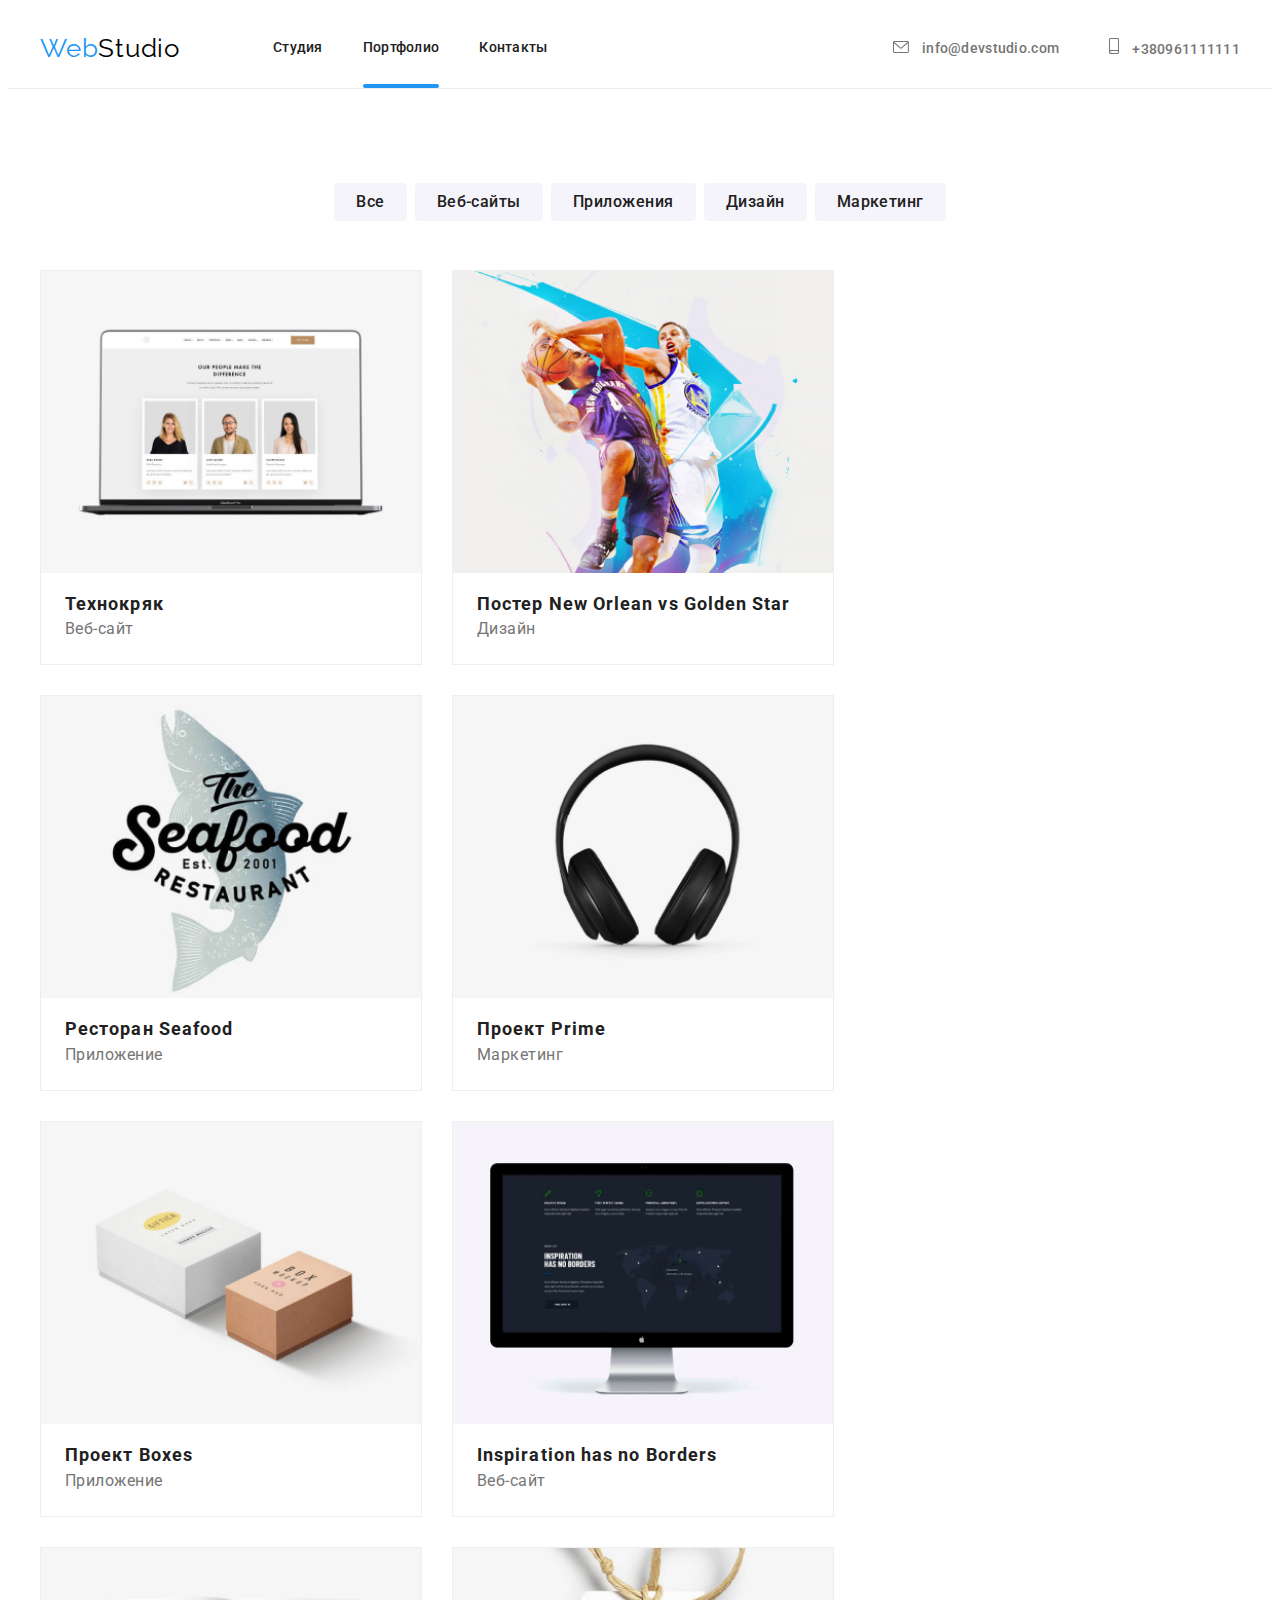
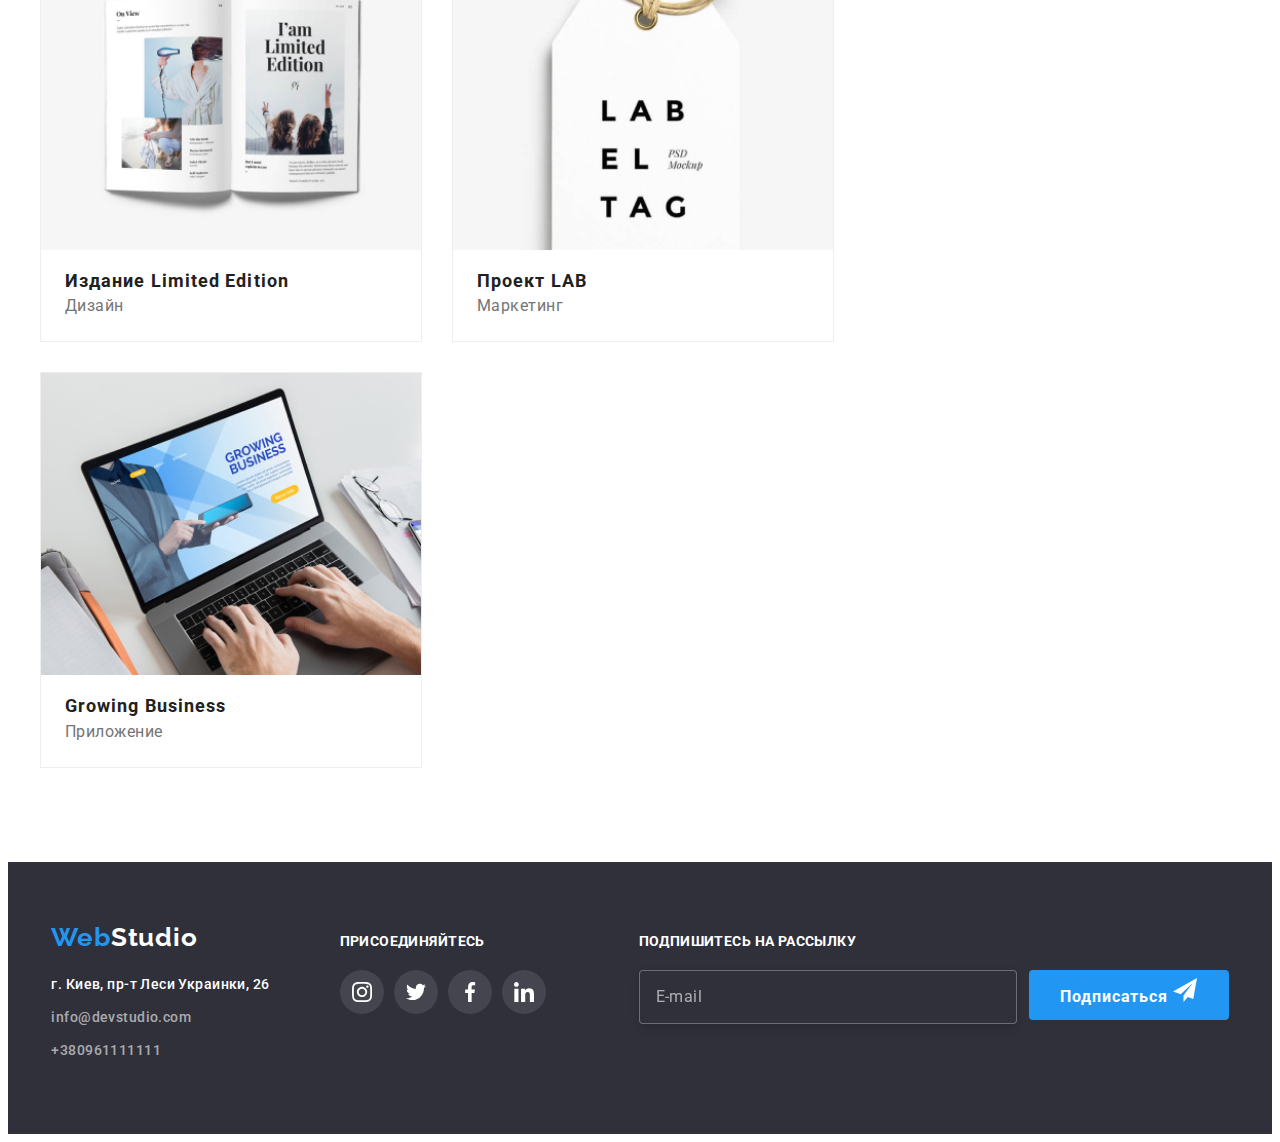
==== commit 0c8b6ece: "add header portfolio" ====
--- a/portfolio.html
+++ b/portfolio.html
@@ -27,7 +27,7 @@
   </head>
   <body>
     <!--Header-->
-    <!-- <header class="header header-portfolio">
+    <header class="header header-portfolio">
       <div class="line-header">
       <div class="container main-nav">
 
@@ -69,7 +69,7 @@
         </ul
         </div> 
         </div>
-    </header> -->
+    </header>
 
     <!----Projects---->
 
